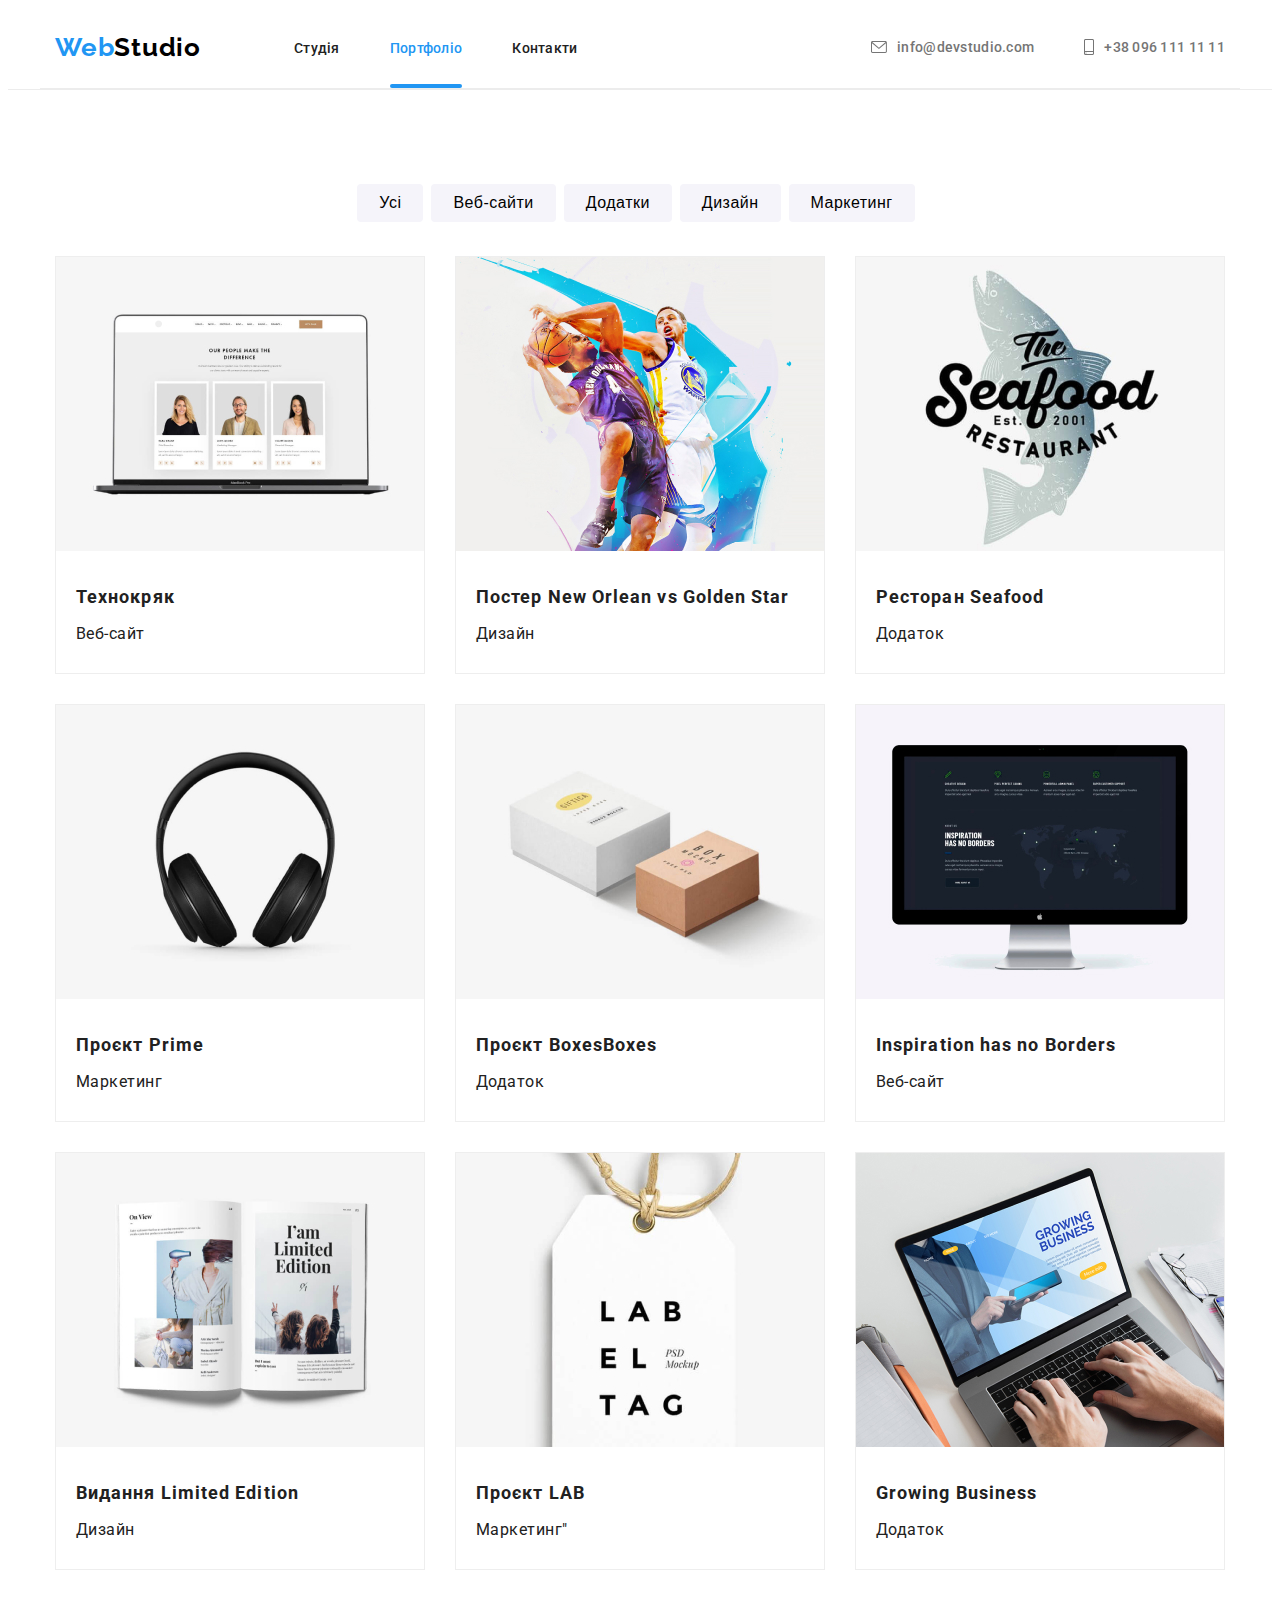
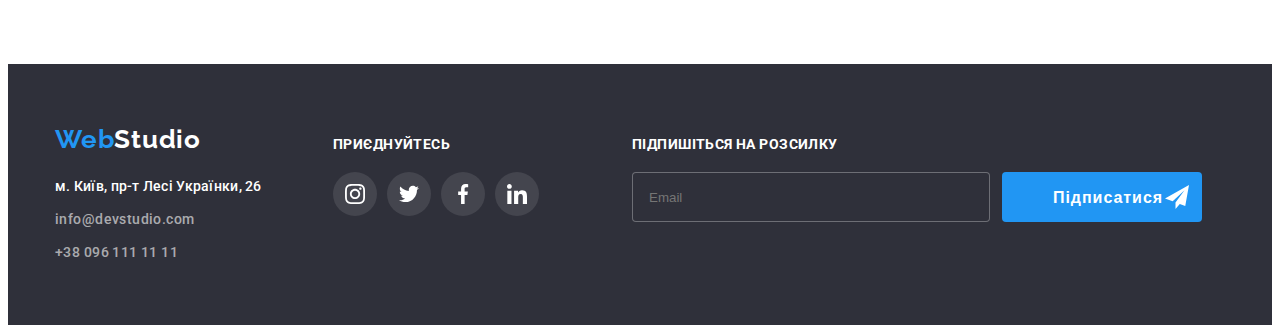
==== portfolio.html @ 95e00efe "First pushing" ====
<!DOCTYPE html>
<html lang="uk">
<head>
    <meta charset="UTF-8">
    <meta http-equiv="X-UA-Compatible" content="IE=edge">
    <meta name="viewport" content="width=device-width, initial-scale=1.0">
    <title>Document</title>  
    <link rel="preconnect" href="https://fonts.googleapis.com">
    <link rel="preconnect" href="https://fonts.gstatic.com" crossorigin>
    <link href="https://fonts.googleapis.com/css2?family=Raleway:wght@700&family=Roboto:wght@400;500;700;900&display=swap" rel="stylesheet">      
    <link rel="stylesheet" href="https://cdnjs.cloudflare.com/ajax/libs/modern-normalize/1.1.0/modern-normalize.min.css" integrity="sha512-wpPYUAdjBVSE4KJnH1VR1HeZfpl1ub8YT/NKx4PuQ5NmX2tKuGu6U/JRp5y+Y8XG2tV+wKQpNHVUX03MfMFn9Q==" crossorigin="anonymous" referrerpolicy="no-referrer" />
    <link rel="stylesheet" href="./css/styles.css">
</head>
<body>
    <header class="header"> 
        <div class="container header">       
            <!-- logo -->           
            <a href="./index.html" class="logo"> <span class="logo-accent">Web</span>Studio </a>
            <!-- navigation -->
            <nav class="nav">                
                <ul class="nav-list">
                    <li class="nav-list-li"><a class="nav-item" href="./index.html">Студія</a></li>
                    <li class="nav-list-li"><a class="nav-item current" href="./portfolio.html">Портфоліо</a></li>
                    <li class="nav-list-li"><a class="nav-item" href="/contact">Контакти</a></li>        
                </ul>
            </nav>
            <!-- contacts -->
            <div class="contacts">
                <a href="mailto:info@devstudio.com" class="contact-link">
                    <div class="contact-icon">
                        <svg class="icon" width="16" height="12">                        
                            <use xlink:href="./images/icons.svg#icon-envelope"></use>       
                        </svg>                    
                        <span>info@devstudio.com</span>
                    </div>
                </a>  
                <a href="tel:+380961111111" class="contact-link">
                    <div class="contact-icon">
                        <svg class="icon" width="10" height="16">                        
                            <use xlink:href="./images/icons.svg#icon-smartphone"></use>     
                        </svg>                    
                        <span>+38 096 111 11 11</span>
                    </div>                                        
                </a>
            </div> 
        </div>                        
         
    </header>                                              
    <main>
        <!-- our projects-->      
        <!-- filter by project types -->  
        <section class="section">   
           <div class="container">
               <ul class="project-filter">
                   <li class="button-li"> <button type="button" class="button">Усі</button> </li>
                   <li class="button-li"> <button type="button" class="button">Веб-сайти</button> </li>
                   <li class="button-li"> <button type="button" class="button">Додатки</button> </li>
                   <li class="button-li"> <button type="button" class="button">Дизайн</button> </li>
                   <li class="button-li"> <button type="button" class="button">Маркетинг</button> </li>
               </ul>
               <!--  list of project types -->
               <ul class="project-types">
                   <li class="project-types-li">                       
                        <a href="" class="project-link">
                            <div class="project-img-container"> 
                                <img class="project-link-img" src="./images/img_1.jpg" alt="Приклад зробленого Веб-сайту Технокряк" width="370">
                                <div class="project-card-overlay">
                                    <p class="project-text-overlay">Ресурс пропонує комплексні пропозиції з різним рівнем функціоналу та сервісів. Все це дозволить відвідувачу отримати вичерпні відомості про компанію чи приватну особу.</p>                            
                                </div>
                            </div>
                            <div class="card-description">
                                <h2 class="project-name">Технокряк</h2>
                                <p class="project-type">Веб-сайт</p>
                            </div> 
                        </a>
                   </li>
                   <li class="project-types-li">                     
                       <a href="" class="project-link">
                            <div class="project-img-container"> 
                               <img class="project-link-img" src="./images/img_2.jpg" alt="Приклад розробленего дизайну" width="370">
                               <div class="project-card-overlay">
                                    <p class="project-text-overlay">Ресурс пропонує комплексні пропозиції з різним рівнем функціоналу та сервісів. Все це дозволить відвідувачу отримати вичерпні відомості про компанію чи приватну особу.</p>      
                                </div>
                            </div>
                           <div class="card-description">
                                <h2 class="project-name">Постер <span lang="en">New Orlean vs Golden Star</span> </h2>
                                <p class="project-type">Дизайн</p> 
                           </div>
                       </a> 
                   </li>
                   <li class="project-types-li"> 
                       <a href="" class="project-link">
                            <div class="project-img-container"> 
                               <img class="project-link-img" src="./images/img_3.jpg" alt="Приклад зробленого додатку" width="370">
                               <div class="project-card-overlay">
                                    <p class="project-text-overlay">Ресурс пропонує комплексні пропозиції з різним рівнем функціоналу та сервісів. Все це дозволить відвідувачу отримати вичерпні відомості про компанію чи приватну особу.</p>      
                                </div>
                            </div>
                           <div class="card-description">
                                <h2 class="project-name">Ресторан <span lang="en">Seafood</span> </h2>
                                <p class="project-type">Додаток</p> 
                           </div>
                       </a> 
                   </li>
                   <li class="project-types-li"> 
                       <a href="" class="project-link">
                            <div class="project-img-container"> 
                               <img class="project-link-img" src="./images/img_4.jpg" alt="Приклад виконаного проекту з маркетингу" width="370">
                                <div class="project-card-overlay">
                                   <p class="project-text-overlay">Ресурс пропонує комплексні пропозиції з різним рівнем функціоналу та сервісів. Все це дозволить відвідувачу отримати вичерпні відомості про компанію чи приватну особу.</p>      
                               </div>
                            </div>
                           <div class="card-description">
                                <h2 class="project-name">Проєкт <span lang="en">Prime</span> </h2>
                                <p class="project-type">Маркетинг</p>
                            </div> 
                       </a> 
                   </li>
                   <li class="project-types-li"> 
                       <a href="" class="project-link">
                            <div class="project-img-container"> 
                               <img class="project-link-img" src="./images/img_5.jpg" alt="Приклад зробленого додатку" width="370">
                               <div class="project-card-overlay">
                                    <p class="project-text-overlay">Ресурс пропонує комплексні пропозиції з різним рівнем функціоналу та сервісів. Все це дозволить відвідувачу отримати вичерпні відомості про компанію чи приватну особу.</p>   
                                </div>
                            </div>
                           <div class="card-description">
                                <h2 class="project-name">Проєкт Boxes<span lang="en">Boxes</span> </h2>
                                <p class="project-type">Додаток</p> 
                            </div>
                       </a> 
                   </li>
                   <li class="project-types-li"> 
                       <a href="" class="project-link">
                            <div class="project-img-container"> 
                               <img class="project-link-img" src="./images/img_6.jpg" alt="Приклад зробленого Веб-сайту" width="370">
                               <div class="project-card-overlay">
                                    <p class="project-text-overlay">Ресурс пропонує комплексні пропозиції з різним рівнем функціоналу та сервісів. Все це дозволить відвідувачу отримати вичерпні відомості про компанію чи приватну особу.</p>   
                            </div>
                            </div>
                           <div class="card-description">
                                <h2  class="project-name" lang="en">Inspiration has no Borders</h2>
                                <p class="project-type">Веб-сайт</p>
                            </div> 
                       </a> 
                   </li>
                   <li class="project-types-li"> 
                       <a href="" class="project-link">
                            <div class="project-img-container"> 
                               <img class="project-link-img" src="./images/img_7.jpg" alt="Приклад розробленего дизайну" width="370">
                               <div class="project-card-overlay">
                                    <p class="project-text-overlay">Ресурс пропонує комплексні пропозиції з різним рівнем функціоналу та сервісів. Все це дозволить відвідувачу отримати вичерпні відомості про компанію чи приватну особу.</p>   
                                </div>
                            </div>
                           <div class="card-description">
                                <h2  class="project-name">Видання <span lang="en">Limited Edition </span> </h2>
                                <p class="project-type">Дизайн</p> 
                            </div>
                       </a> 
                   </li>
                   <li class="project-types-li"> 
                       <a href="" class="project-link">
                            <div class="project-img-container"> 
                               <img class="project-link-img" src="./images/img_8.jpg" alt="Приклад виконаного проекту з маркетингу" width="370">
                               <div class="project-card-overlay">
                                    <p class="project-text-overlay">Ресурс пропонує комплексні пропозиції з різним рівнем функціоналу та сервісів. Все це дозволить відвідувачу отримати вичерпні відомості про компанію чи приватну особу.</p>   
                                </div>
                            </div>
                           <div class="card-description">
                                <h2 class="project-name">Проєкт <span lang="en">LAB</span> </h2>
                                <p class="project-type">Маркетинг"</p>
                            </div> 
                       </a> 
                   </li>
                   <li class="project-types-li"> 
                       <a href="" class="project-link">
                            <div class="project-img-container">
                               <img class="project-link-img" src="./images/img_9.jpg" alt="Приклад зробленого додатку" width="370">
                               <div class="project-card-overlay">
                                    <p class="project-text-overlay">Ресурс пропонує комплексні пропозиції з різним рівнем функціоналу та сервісів. Все це дозволить відвідувачу отримати вичерпні відомості про компанію чи приватну особу.</p>   
                                </div>
                            </div>                        
                           <div class="card-description">
                                <h2  class="project-name" lang="en">Growing Business</h2>
                                <p class="project-type">Додаток</p> 
                            </div>
                       </a> 
                   </li>
               </ul>  
            </div>
        </section>                   
    </main>
    <footer class="bg-footer">
        <div class="container footer"> 
            <div class="address-container">      
                <a href="./index.html" class="logo logo-color-change"> <span class="logo-accent">Web</span>Studio </a>             
                <address>
                    <ul class="address-footer">        
                        <li class="address-footer-li">  <a href="https://www.google.com.ua/maps/place/%D0%B1%D1%83%D0%BB.+%D0%9B%D0%B5%D1%81%D0%B8+%D0%A3%D0%BA%D1%80%D0%B0%D0%B8%D0%BD%D0%BA%D0%B8,+26,+%D0%9A%D0%B8%D0%B5%D0%B2,+02000/@50.4265841,30.5361971,17z/data=!3m1!4b1!4m5!3m4!1s0x40d4cf0e033ecbe9:0x57a4dffefec77da0!8m2!3d50.4265807!4d30.5383858?hl=ru" target="_blank"  rel="noopener noreferrer" class="contact-link post-address">м. Київ, пр-т Лесі Українки, 26</a> </li>  
                        <li class="address-footer-li">  <a href="mailto:info@devstudio.com" class="contact-link link-footer">info@devstudio.com</a> </li>     
                        <li class="address-footer-li">  <a href="tel:+380961111111" class="contact-link link-footer">+38 096 111 11 11</a>  </li>
                    </ul>  
                </address>
            </div>
            <div class="social-links-container">
                <p class="social-links-text">ПРИЄДНУЙТЕСЬ</p>
                <ul class="social-links list-footer">                        
                    <li class="social-icon-container">
                        <a class="social-ref footer" href="#" target="_blank"  rel="noopener noreferrer">
                            <svg class="icon ref footer" width="20" height="20">                        
                                <use xlink:href="./images/icons.svg#icon-instagram"></use>    
                            </svg> 
                        </a>
                    </li>
                    <li class="social-icon-container">
                        <a class="social-ref footer" href="#" target="_blank"  rel="noopener noreferrer">
                            <svg class="icon ref footer" width="20" height="20">                        
                                <use xlink:href="./images/icons.svg#icon-twitter"></use>    
                            </svg> 
                        </a>
                    </li>
                    <li class="social-icon-container">
                        <a class="social-ref footer" href="#" target="_blank"  rel="noopener noreferrer">
                            <svg class="icon ref footer" width="20" height="20">                   
                                <use xlink:href="./images/icons.svg#icon-facebook"></use>
                            </svg>
                        </a> 
                    </li>
                    <li class="social-icon-container">
                        <a class="social-ref footer" href="#" target="_blank"  rel="noopener noreferrer">
                            <svg class="icon ref footer" width="20" height="20">                   
                                <use xlink:href="./images/icons.svg#icon-linkedin"></use>
                            </svg> 
                        </a>
                    </li>       
                </ul>
            </div>
            <form class="form-subscription">                 
                <p class="form-subscription-caption">Підпишіться на розсилку</p>   
                <div class="form-fields">                                        
                    <input class="form-input subscription" type="email" name="email" id="email" placeholder="Email">
                    <div class="button-container">
                        <button type="submit" class="button-subscription">Підписатися</button>
                      <!--   <svg class="icon-submit" width="24" height="24">       -->     
                      <!--       <use href="./images/close-black.svg"></use> -->
                      <!--   </svg>        -->
                    </div>
                </div>                       
            </form>           
        </div>
    </footer>    
</body>
</html>
---- css/styles.css ----
/* !!!!!!!!!!!! COMMON STYLES !!!!!!!!!!!!!!*/
:root{ 
    --primary-text-color: #212121;    
    --secondary-text-color: #757575;
    --accent-text-color1: #ffffff;
    --accent-text-color2: #2196F3;  
    --bg-color: #2F303A;
    --contact-color-footer: rgba(255,255,255,0.6);
    --logo-color-text: #000000; 
    --logo-border: #ECECEC;
    --project-card-border:  #EEEEEE;
    --bg-btn: #F5F4FA; 
    --bg-team:  #F5F4FA; 
    --bg-icon-features:  #F5F4FA;
}

html {
    box-sizing: border-box;
  }
*,
*::before,
*::after {
  box-sizing: inherit;
}

h1,
h2,
h3,
p,
ul,
li
{
    padding: 0;
    margin: 0;
}
svg
{
	fill: currentColor; 
}



body{ 
    font-family: Roboto, sans-serif;    
}
/* header (common)*/

.container{  
    max-width: 1200px;
    padding-left: 15px;
    padding-right: 15px;
    margin-left: auto;
    margin-right: auto;
}  
.container.header{ 
    /* position: relative;   */
    display: flex;
    padding-top: 24px; 
    padding-bottom: 25px;
    align-items: center;
    justify-content: center;
}  
.header{
    border-bottom: 1px solid var(--logo-border);   
}
.logo-accent{
    color: var(--accent-text-color2);
}
.logo{   
   margin-right: 93px; 

    color: var(--logo-color-text);
    font-family: Raleway, sans-serif;
    font-style: 400;
    font-weight: 700;
    font-size: 26px;
    line-height: 1.19;
    letter-spacing: 0.03em;        
}

.nav-list{
    display: flex; 
    /* position: absolute;       */
}
.nav-list,.address-footer,.social-links{
    list-style-type: none;
}
.nav-item{   
    color: var(--primary-text-color);
    
    font-size: 14px;
    font-weight: 500;
    line-height: 1.14;
    letter-spacing: 0.02em;
    text-align: left; 
    transition: color 250ms cubic-bezier(0.4, 0, 0.2, 1); 
}
.nav-list-li{

}

.nav-list-li:not(:last-child){
    margin-right: 50px;
}
.nav-item:hover,
.nav-item:focus{
    color: var(--accent-text-color2);    
}
.nav-item.current{  
    position: relative;  
    color: var(--accent-text-color2);       
}

.nav-item.current::after{    
    content: "";    
    position: absolute;  
    top: 100%; 
    left: 0;    
    width: 100%;  
    height: 4px;    
    margin-top: 28px;
    border-radius: 2px; 
    background-color: var(--accent-text-color2);
} 
.logo,.nav-item,.contact-link{
    text-decoration: none;
}
.contacts{
    display: flex;
    margin-left: auto;
}
.contact-icon{
    display: flex;
    gap: 10px;
    align-items: center;
    justify-content: center;     
}
.contact-link:not(:last-child){
    margin-right: 50px;      
   
 }
 
 .icon{
    object-fit:  cover;
    object-position: center; 
    transition: fill 250ms cubic-bezier(0.4, 0, 0.2, 1);   
 }
 
   
 .icon:hover,
 .icon:focus{
    /* fill: var(--accent-text-color2);   */              
 }
 .icon-client,
 .icon.ref
 { 
    fill: #afb1b8; 
  }

 .icon.ref.footer
{
   fill: var(--accent-text-color1); 
 }
.icon.ref:hover,
 .icon.ref:focus{
   fill: var(--accent-text-color1);  
}
.social-ref{
    display: flex;
    align-items: center;
    justify-content: center;  
    width: 44px; 
    height: 44px;
    border-radius: 50%;
    background-color: var(--accent-text-color1);
    transition: color 250ms cubic-bezier(0.4, 0, 0.2, 1),
    background-color 250ms cubic-bezier(0.4, 0, 0.2, 1); 
}
.social-ref.footer{    
    background-color:rgba(255, 255, 255, 0.1);    
}
.social-ref:hover,
.social-ref:focus{       
    background-color: var(--accent-text-color2);   
}
.social-ref:hover svg, 
.social-ref:focus svg{   
    color: var(--accent-text-color1);     
    fill: currentColor;   
} 
   
.contact-link{      


   color: var(--secondary-text-color);   
    font-size: 14px;
    font-weight: 500;
    line-height: 1.71;
    letter-spacing: 0.02em;
    text-align: left; 
    transition: color 250ms cubic-bezier(0.4, 0, 0.2, 1);      
}
.contact-link:hover,
.contact-link:focus,
.contact-link.link-footer:hover,
.contact-link.link-footer:focus,
.contact-link.post-address:hover,
.contact-link.post-address:focus{
    color: var(--accent-text-color2);         
 }

/* main (common)*/

/* footer (common)*/
.container.footer{  
    display: flex; 
    /* align-items: center;        */
}  
.address-container{
    display: block;
    width: 208px;
}
.social-links.list-footer{
    justify-content: start;
    margin: 20px 0 0 0;    
}
.social-links-container{ 
    display: block;  
    margin-left: 70px;     
} 
.social-links-text{    
    margin-top: 12px;

    color: var(--accent-text-color1);   
    font-size: 14px;
    font-weight: 700;
    line-height: 16px;
    letter-spacing: 0.03em;
    text-align: left;
}
.bg-footer{
    background: var(--bg-color);
    padding-top: 60px;
    padding-bottom: 60px;
}
.logo-color-change{
    display: inline-block;   
    margin-bottom: 20px;

    color: var(--accent-text-color1);
}
.address-footer{ 
    width: 231px;
    font-style: 400;
    font-weight: 700;
    font-size: 14px;
    line-height: 1.7142;
    letter-spacing: 0.03em;          
}
.address-footer-li{
    font-style: normal;
}
.address-footer-li:not(:last-child){
    margin-bottom: 9px;
}
.contact-link.link-footer{        
    color: var(--contact-color-footer); 
    letter-spacing: 0.03em;       
}
.contact-link.post-address{
    color: var(--accent-text-color1);   
}
.form-subscription{ 
  /* margin-top: 12px; */ 
  margin-left: 93px;  
}
.form-fields{
    display: flex;
    gap: 12px;
}
.form-subscription-caption{ 
    margin-top: 12px;  
    margin-bottom: 20px;     
    font-size: 14px;
    font-weight: 700;
    line-height: 1.142;
    letter-spacing: 0.03em; 
    text-align: left; 
    text-transform: uppercase; 
    color: var(--accent-text-color1);
}
.form-input.subscription{ 
    padding-left: 16px;
    width: 358px;
    height: 50px;
    background-color: var(--bg-color);
    color: #FFFFFF99;
    border: 1px solid rgba(255, 255, 255, 0.3);
    filter: drop-shadow(0px 4px 4px 0px rgba(0, 0, 0, 0.15));
  }
.button-container{ 
    position: relative;    
    display: flex;
    align-items: center;
    justify-content: center;     
    width: 200px;
    height: 50px;
    align-items: center;      
    color: var(--accent-text-color1);
    background-color: var(--accent-text-color2);  
    border-radius: 4px;
 }
.button-subscription{      
    display: block;
    width: 110px;  
    height: 30px;      
   
    color: var(--accent-text-color1);
    background-color: var(--accent-text-color2);
    font-size: 16px;
    font-weight: 700;
    line-height: 1.88;
    letter-spacing: 0.06em;
    text-align: center;
    cursor: pointer;   
    border: none; 
}
.button-subscription::after{
    position: absolute;
    right: 13px;  
    bottom: 13px;
    content: "";
    width: 24px;
    height: 24px;    
    background-image: url('../images/icon-send.svg');    
    background-position: center;
    background-size: contain;
    background-repeat: no-repeat;
}
.icon-submit{  
    position: absolute; 
    object-fit: cover;
    object-position: center;
    fill: var(--accent-text-color1); 
    right: 12px;  
    z-index: 100; 
}
  
/* !!!!!!!!!!!! INDEX.HTML !!!!!!!!!!!!!!*/
/* main (index)*/
.section{
    padding-top:  94px;
    padding-bottom:  94px;  
}
.section.hero{ 
    margin: 0 auto;

    background-color: rgba(47, 48, 58, 0.4); 
    background-image:url(../images/overlay.png), url(../images/hero.jpg);
    background-size: cover;  
    background-repeat: no-repeat;
    background-position: center;    
    padding-top: 200px;
    padding-bottom: 200px;
    max-width: 1600px;     
}
.big-header{  
    display: block;     
    margin-bottom: 30px;
    justify-content: center;        
 
    color: var(--accent-text-color1);
    font-weight: 900;
    font-size: 44px;    
    line-height: 1.36;
    letter-spacing: 0.06em;
   text-align: center; 
    text-transform: uppercase;  
    }
.button-accent {
    display: block;
    margin-left: auto;
    margin-right: auto;
    min-width: 216px;
    padding: 10px 32px;
   
    border: none;
    color: var(--accent-text-color1); 
    background-color: var(--accent-text-color2);  
    font-size: 16px;
    font-weight: 700;
    line-height: 1.88;
    letter-spacing: 0.06em;
    text-align: center;
    cursor: pointer; 
    border-radius: 4px;
}
.features-icon-container{
    padding: 25px 100px;
    margin-bottom: 30px;
    background: var(--bg-icon-features); 
}
.list-team{ 
    display: flex;  
} 
.list-features,.list-do,.list-team{
    list-style-type: none;
    display: flex;
    gap: 30px;
    flex-wrap: wrap;
}

 .list-features-li{ 
    width: 270px; 
 }
 .list-features-li:not(:last-child){
    width: 270px;     
 }
.list-features-name,.list-team-name{  
    color: var(--primary-text-color);
}
.list-features-name{        
    margin-bottom: 10px;
      
    font-size: 14px;
    font-weight: 700;   
    line-height: 1.14;
    letter-spacing: 0.03em;
    text-align: left;
}
.list-features-text,.list-team-position{
    color: var(--secondary-text-color);
}
.list-features-text{
    font-size: 14px;
    line-height: 1.71;
    letter-spacing: 0.03em;
    text-align: left;    
}
.section.what-do{
    padding-top: 0;
}
.section-header{ 
    margin-bottom: 50px;

    color: var(--primary-text-color);  
    font-size: 36px;
    font-weight: 700;
    line-height: 1.17;
    letter-spacing: 0.03em;
    text-align: center;    
}
.list-do-item{
    position: relative;   
}
.list-do-img{    
    height: 100%;
}
.list-do-item:not(:last-child){   
   /*  margin-right: 30px;  */   
}
.list-do-desc{ 
    font-size: 14px;
    font-weight: 700;
    line-height: 1.14;
    letter-spacing: 0.03em;
    text-transform: uppercase;
    text-align: center;
    color: var(--accent-text-color1);
}
.list-do-desc-container{
    display: flex;
    align-items: center;
    justify-content: center;
    padding: 27px 0;
    position: absolute;    
    width: 100%;
    bottom: 0;
    /* z-index: 1; */

    background: rgba(47, 48, 58, 0.8);
}
.team{ 
    background-color: var(--bg-team);
}
.social-links{
    display: flex;
    gap: 10px;
    align-items: center;
    justify-content: center;
    flex-wrap: wrap;
    margin: 30px 32px;    
}
.social-icon-container{
    width: 44px;
    height: 44px;
    border-radius: 50%;
}
.list-team-item{
   background-color: var(--accent-text-color1);  
   box-shadow:  0px 1px 3px rgba(0, 0, 0, 0.12), 
   0px 1px 1px rgba(0, 0, 0, 0.14), 
   0px 2px 1px rgba(0, 0, 0, 0.2);
  
   border-radius: 0px 0px 4px 4px;
}
.list-team-item:not(:last-child){   
   /*  margin-right: 30px;  */   
}
.img-team{
    margin-bottom: 30px; 
}
.list-team-name{  
    margin-bottom: 10px;   
    
    font-size: 16px;
    font-weight: 500;
    line-height: 1.19;
    letter-spacing: 0.03em;
    text-align: center; 

}
.list-team-position{ 
    margin-bottom: 30px;

    font-size: 16px;
    line-height: 1.19;
    letter-spacing: 0.03em;
    text-align: center; 
}
.clients-header{
  
  
}
.client-icons{
    display: flex;
    gap: 30px;
    flex-wrap: wrap;
}
.client-icon-ref{
     display: flex;
    align-content: center;
    justify-content: center;
    width: 170px;
    height: 92px;
    padding: 16px 32px; 
    border: 1px solid rgba(175, 177, 184, 1);   
    border-radius: 4px; 
    color: var(--accent-text-color2);   
}
.client-icon-container{
    display: flex;
    align-content: center;
    justify-content: center;
    width: 106px;
    height: 60px;  
}
.client-icon-ref:hover,
.client-icon-ref:focus{     
    border: 1px solid var(--accent-text-color2);   
}
.client-icon-ref:hover svg,
.client-icon-ref:focus svg{     
    color: (--accent-text-color2);  
    fill: currentColor; 
}

.backdrop{
    position: fixed;  
    top: 0; 
    left: 0;   
    width: 100%;
    height: 100%;
    background-color: rgba(0, 0, 0, 0.2); 
    
    transition:  translate 250ms cubic-bezier(0.4, 0, 0.2, 
    1),
    opacity 250ms cubic-bezier(0.4, 0, 0.2, 1);       
 
}
.modal{    
    position: absolute;  
    top: 50%; 
    left: 50%; 
    transform: translate(-50%,-50%);   
    padding: 8px; 
    min-width: 528px;
    min-height: 581px;
    background-color: var(--accent-text-color1); 
    box-shadow: 0px 2px 1px 0px rgba(0, 0, 0, 0.2),
    0px 1px 1px 0px rgba(0, 0, 0, 0.14),
    0px 1px 3px 0px rgba(0, 0, 0, 0.12);
    border-radius: 4px;      
}
.button-close{      
    position: absolute;
    top: 8px;
    right: 8px;     
    background-color: var(--accent-text-color1); 
    width: 30px;
    height: 30px; 
    border-radius: 50%;       
    border: 1px solid rgba(0, 0, 0, 0.1);
    cursor: pointer;         
    background-image: url(../images/closeblack.svg);
    background-repeat: no-repeat;      
    background-position: center;    
    transition: background-image 250ms cubic-bezier(0.4, 0, 0.2, 1);                   
}
.button-close:hover{  
    fill: var(--accent-text-color2);
    background-image: url(../images/closeblue.svg);
    background-repeat: no-repeat;      
    background-position: center;                
}  
.backdrop.is-hidden{
    opacity: 0;   
    pointer-events: none; 
}
.form-order{  
    padding: 40px;
}
.form-elements{
    display: block;
    width: 448px;
    height: 342px;
    margin-bottom: 20px;
}
.form-caption{
    margin-bottom: 12px;  
    font-size: 20px;
    font-weight: 700;
    line-height: 1.15;
    letter-spacing: 0.03em;
    text-align: left;
    color: rgba(33, 33, 33, 1);

}
.form-label{
    position: relative;    
    display: block;  
    font-size: 12px; 
    line-height: 1.67;
    letter-spacing: 0.01em;
    text-align: left;
    color: rgba(117, 117, 117, 1);   
}
.form-container{
    position: relative; 
    display: flex; 
}
.form-input{ 
    /* position: relative;   */
    display: block; 
    margin-bottom: 10px;
    padding-left: 42px;
    width: 100%;
    height: 40px;
    border: 1px solid rgba(33, 33, 33, 0.2);   
    border-radius: 4px;
    color: var(--primary-text-color);
    transition: outline 250ms cubic-bezier(0.4, 0, 0.2, 1);
}
.form-input:focus{
    outline: 1px solid var(--accent-text-color2);
 }
 .check-agreement-container{
    display: flex;
    align-items: center;
    justify-content: center;     
    gap: 9px;
    margin-bottom: 30px;
    margin-top: 20px; 
}
.checkbox-agreement{
    display: inline-block; 
    width: 16px;
    height: 15px;  
    text-align: left;     
}
.checkbox-agreement-text{
    display: block;
    margin-left: 8px;
}

.form-comment{  
    margin-bottom: 20px;  
    height: 120px; 
    width: 100%; 
    font-size: 12px;  
    line-height: 1.67;
    letter-spacing: 0.01em;
    text-align: left;     
    border: 1px solid rgba(122, 66, 66, 0.2);
    padding: 11px 16px 12px 16px;
    resize: none;
}
.form-comment:placeholder-shown{
    color: rgba(117, 117, 117, 0.5);   
}

.form-agreement{
    display: flex; 
    align-items: center;
    
    font-size: 14px;
    font-weight: 400;
    line-height: 1.714;
    letter-spacing: 0.03em;
  text-align: left;   
} 
.form-agreement-ref{  
    color: var(--accent-text-color2);
    margin-left: 5px;
}

.icon-input{
    position:absolute;   
    top: 30px; 
    left: 12px; 
    color: var(--primary-text-color);
      
}
.icon-check{
    position: absolute;
    display: inline-block;        
    width: 16px;
    height: 15px; 
    background-image: url(../images/vector1.svg);    
    background-position: center;
    background-size: cover;
    background-repeat: no-repeat;
    border: 2px solid var(--primary-text-color); 
    border-radius: 2px;
    margin-right: 8px; 
    transform: translate(50% 50%);
}
.checkbox-agreement:checked + .icon-check{
    border: 2px solid var(--accent-text-color2); 
    fill: var(--accent-text-color1);
    background-color: var(--accent-text-color2);
}
.form-input:focus{
    fill: var(--accent-text-color2); 
}
.form-input:focus + .icon-input{
    color: var(--accent-text-color2); 
}
.checkbox-agreement:checked + .icon-check{  
   /* background-color: var(--accent-text-color2);  */
    fill: var(--accent-text-color1);
   /* opacity: 1; */ 
}

/* !!!!!!!!!!!! PORTFOLIO.HTML !!!!!!!!!!!!!!*/
/* main (portfolio)*/
.project-types,.project-filter{
    list-style-type: none;
}
.project-filter{    
    display: flex; 
    justify-content: center;  

     margin-bottom: 34px; 

   text-decoration: none;
}
.project-types{
    display: flex;
    flex-wrap: wrap;  
    gap: 30px 30px; 
}
.card-description{   
     padding: 24px 20px;   
}
.project-types-li{     
    max-width: 370px;    

    border: 1px solid var(--project-card-border);
   /*  overflow: hidden;  */
    transition: box-shadow 250ms cubic-bezier(0.4, 0, 0.2, 1);  
}
.project-types-li:hover{ 
         
   box-shadow: 0px 1px 1px rgba(0, 0, 0, 0.12), 
   0px 4px 4px rgba(0, 0, 0, 0.06), 
   1px 4px 6px rgba(0, 0, 0, 0.16);
}
   
.project-types-li:nth-child(3n){ 
   /*  margin-right: -30px;   */
} 
.project-link{
    display: block; 

    
    text-decoration: none;
    color:  var(--primary-text-color);  
    
}
.project-link:hover .project-card-overlay,
.project-link:focus .project-card-overlay{
    top: 0;
    left: 0;
    width: 100%;
    height: 100%;    
    opacity: 1;
}   
.project-img-container{
    position: relative;
    overflow: hidden;   

}
.project-card-overlay{
    position:absolute;
    padding: 63px 24px;
    top: 100%; 
    left: 0;
    width: 100%;
    height: 100%;

    transition:  top 250ms cubic-bezier(0.4, 0, 0.2, 1),
    opacity 250ms cubic-bezier(0.4, 0, 0.2, 1);      
 

    background: rgba(33, 150, 243, 0.9);
    opacity: 0;
}
.project-types-li:hover .project-card-overlay{
    /* top: 0; */
    /* left: 0; */
    /* width: 100%; */
    /* height: 100% */;    
    /* opacity: 1; */
}   
.project-text-overlay{ 
    font-size: 18px;
    line-height: 1.55;
    letter-spacing: 0.03em;
    text-align: left; 
    color: var(--accent-text-color1);   
}
.button{ 
    display: flex;        
    padding: 6px 22px;
    margin-right: 8px; 

    background-color: var(--bg-btn);
    border: none;
    border-radius: 4px;
    cursor: pointer;   
    font-size: 16px;
    font-weight: 500;
    line-height: 1.625;
    letter-spacing: 0.03em; 
    justify-content: center;
    transition: color 250ms cubic-bezier(0.4, 0, 0.2, 1),
    background-color 250ms cubic-bezier(0.4, 0, 0.2, 1),
    box-shadow 250ms cubic-bezier(0.4, 0, 0.2, 1);  
          
}
/* button.spec{  */
/*     width: 120px;  */       
/* } */
.button:hover,
.button:focus{
    color: var(--accent-text-color1); 
    background-color: var(--accent-text-color2);
    box-shadow: 0px 3px 1px rgba(0, 0, 0, 0.1), 
    0px 1px 2px rgba(0, 0, 0, 0.08), 
    0px 2px 2px rgba(0, 0, 0, 0.12);   
}
.project-name{   
    font-size: 18px;
    font-weight: 700;
    line-height: 2;
    letter-spacing: 0.06em;    
}
.project-name{
    margin-bottom: 4px;
}

.project-type{ 
   /*  margin: 0; */
   /*  margin-bottom: 20px; */

    font-size: 16px;
    font-weight: 400;
    line-height: 1.88;
    letter-spacing: 0.03em;   
}
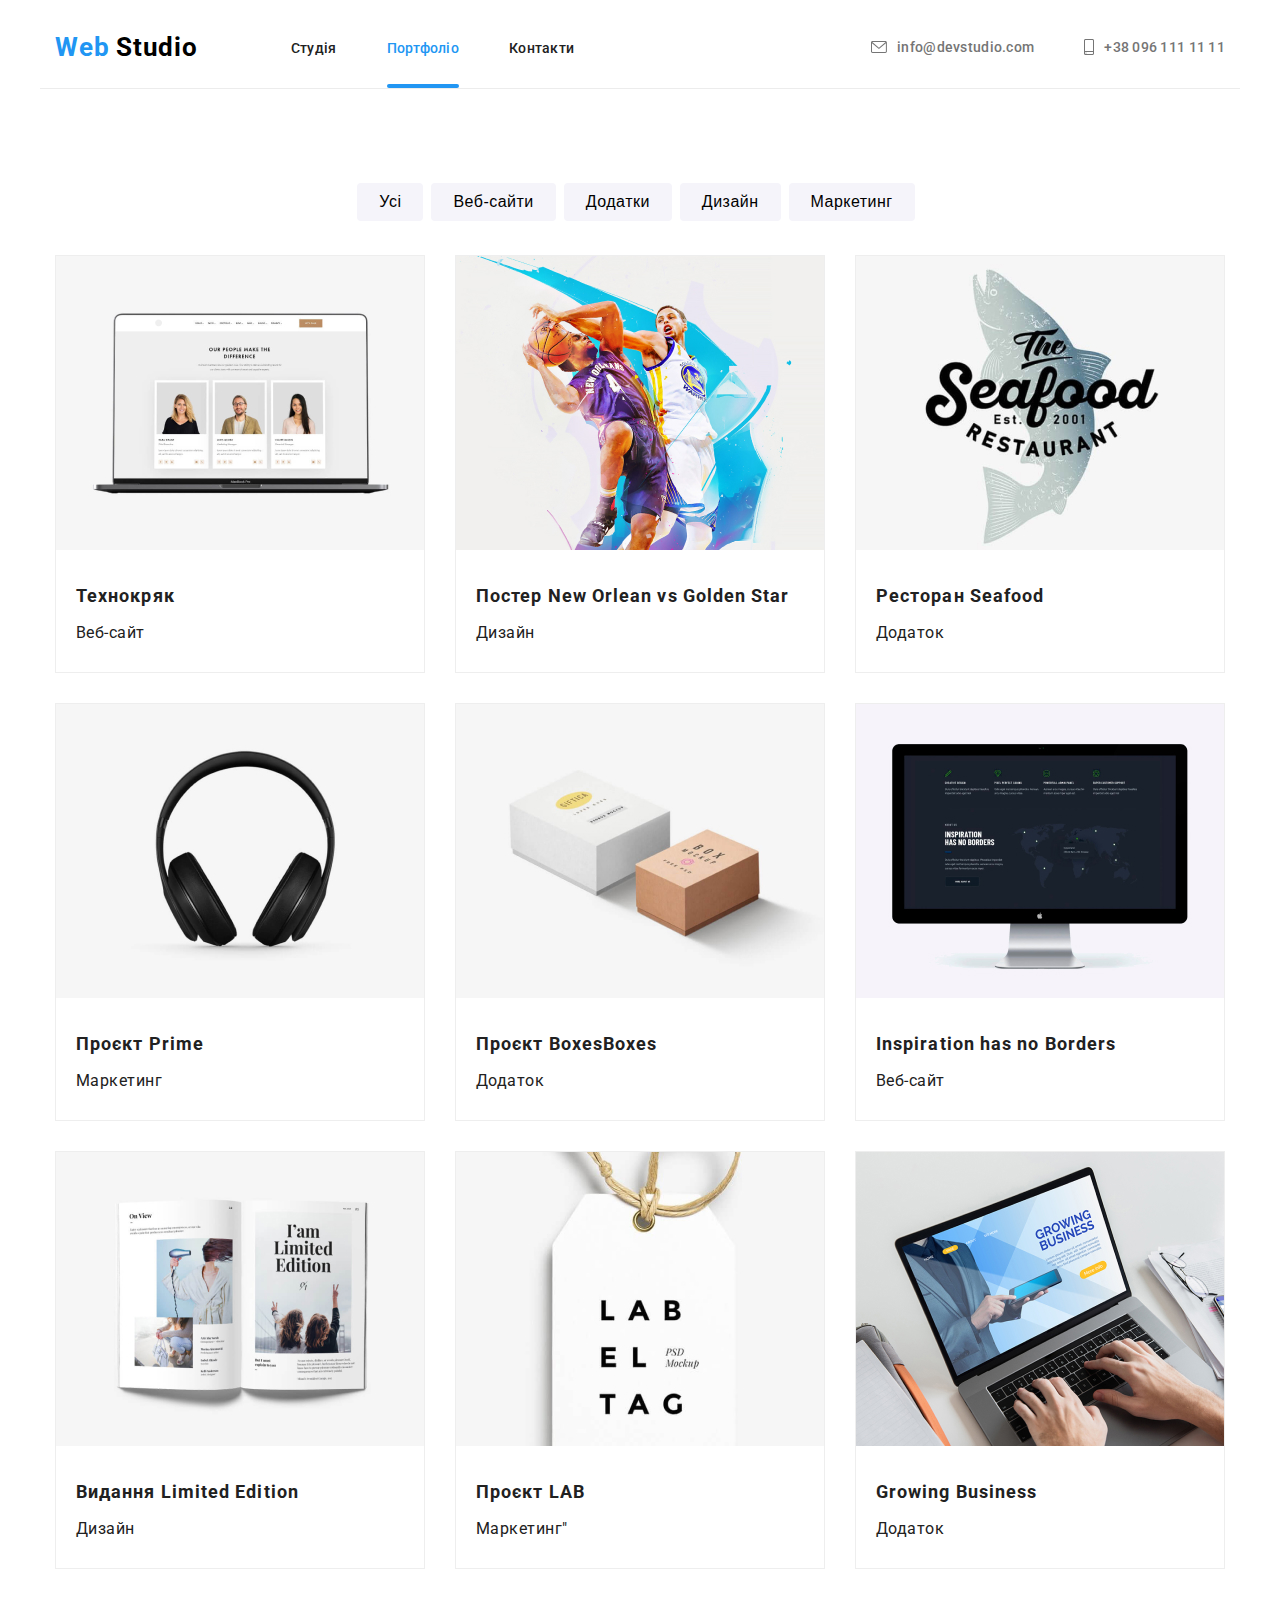
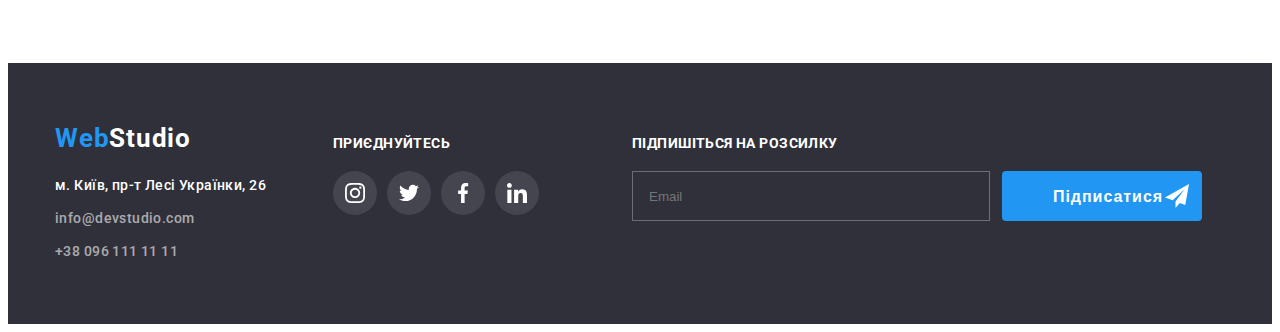
==== commit f9a66b88: "Edit" ====
--- a/portfolio.html
+++ b/portfolio.html
@@ -12,177 +12,186 @@
     <link rel="stylesheet" href="./css/styles.css">
 </head>
 <body>
-    <header class="header"> 
-        <div class="container header">       
+    <header>        
+        <!-- main menu  --> 
+        <div class="container container--header">       
             <!-- logo -->           
-            <a href="./index.html" class="logo"> <span class="logo-accent">Web</span>Studio </a>
+            <a href="./index.html" class="logo"> 
+                <span class="logo__accent">Web</span>
+                Studio 
+            </a>
             <!-- navigation -->
             <nav class="nav">                
-                <ul class="nav-list">
-                    <li class="nav-list-li"><a class="nav-item" href="./index.html">Студія</a></li>
-                    <li class="nav-list-li"><a class="nav-item current" href="./portfolio.html">Портфоліо</a></li>
-                    <li class="nav-list-li"><a class="nav-item" href="/contact">Контакти</a></li>        
+                <ul class="nav__list">                  
+                    <li class="nav__item">
+                        <a class="nav__link" href="./index.html">Студія</a>
+                    </li>
+                    <li class="nav__item">
+                        <a  class="nav__link nav--current" href="./portfolio.html">Портфоліо</a>
+                    </li>
+                    <li class="nav__item">
+                        <a  class="nav__link" href="/contact">Контакти</a>
+                    </li>        
                 </ul>
             </nav>
             <!-- contacts -->
             <div class="contacts">
-                <a href="mailto:info@devstudio.com" class="contact-link">
-                    <div class="contact-icon">
-                        <svg class="icon" width="16" height="12">                        
-                            <use xlink:href="./images/icons.svg#icon-envelope"></use>       
+                <a class="contacts__link" href="mailto:info@devstudio.com">
+                    <div class="contacts__icon-container">
+                        <svg class="icon" width="16" height="12">                       
+                            <use xlink:href="./images/icons.svg#icon-envelope"></use>   
                         </svg>                    
                         <span>info@devstudio.com</span>
                     </div>
                 </a>  
-                <a href="tel:+380961111111" class="contact-link">
-                    <div class="contact-icon">
-                        <svg class="icon" width="10" height="16">                        
-                            <use xlink:href="./images/icons.svg#icon-smartphone"></use>     
+                <a class="contacts__link" href="tel:+380961111111">
+                    <div class="contacts__icon-container">
+                        <svg class="icon" width="10" height="16">                       
+                            <use xlink:href="./images/icons.svg#icon-smartphone"></use> 
                         </svg>                    
                         <span>+38 096 111 11 11</span>
                     </div>                                        
                 </a>
             </div> 
-        </div>                        
-         
+        </div>          
     </header>                                              
     <main>
         <!-- our projects-->      
         <!-- filter by project types -->  
-        <section class="section">   
+        <section class="projects">   
            <div class="container">
                <ul class="project-filter">
-                   <li class="button-li"> <button type="button" class="button">Усі</button> </li>
-                   <li class="button-li"> <button type="button" class="button">Веб-сайти</button> </li>
-                   <li class="button-li"> <button type="button" class="button">Додатки</button> </li>
-                   <li class="button-li"> <button type="button" class="button">Дизайн</button> </li>
-                   <li class="button-li"> <button type="button" class="button">Маркетинг</button> </li>
+                   <li class="project-filter_item"> <button type="button" class="button">Усі</button> </li>
+                   <li class="project-filter_item"> <button type="button" class="button">Веб-сайти</button> </li>
+                   <li class="project-filter_item"> <button type="button" class="button">Додатки</button> </li>
+                   <li class="project-filter_item"> <button type="button" class="button">Дизайн</button> </li>
+                   <li class="project-filter_item"> <button type="button" class="button">Маркетинг</button> </li>
                </ul>
                <!--  list of project types -->
                <ul class="project-types">
-                   <li class="project-types-li">                       
-                        <a href="" class="project-link">
-                            <div class="project-img-container"> 
-                                <img class="project-link-img" src="./images/img_1.jpg" alt="Приклад зробленого Веб-сайту Технокряк" width="370">
-                                <div class="project-card-overlay">
-                                    <p class="project-text-overlay">Ресурс пропонує комплексні пропозиції з різним рівнем функціоналу та сервісів. Все це дозволить відвідувачу отримати вичерпні відомості про компанію чи приватну особу.</p>                            
-                                </div>
-                            </div>
-                            <div class="card-description">
-                                <h2 class="project-name">Технокряк</h2>
-                                <p class="project-type">Веб-сайт</p>
-                            </div> 
-                        </a>
-                   </li>
-                   <li class="project-types-li">                     
-                       <a href="" class="project-link">
-                            <div class="project-img-container"> 
-                               <img class="project-link-img" src="./images/img_2.jpg" alt="Приклад розробленего дизайну" width="370">
-                               <div class="project-card-overlay">
-                                    <p class="project-text-overlay">Ресурс пропонує комплексні пропозиції з різним рівнем функціоналу та сервісів. Все це дозволить відвідувачу отримати вичерпні відомості про компанію чи приватну особу.</p>      
-                                </div>
-                            </div>
-                           <div class="card-description">
-                                <h2 class="project-name">Постер <span lang="en">New Orlean vs Golden Star</span> </h2>
-                                <p class="project-type">Дизайн</p> 
+                   <li class="project-types__item">                       
+                        <a href="" class="project-types__link">
+                            <div class="project-types__container"> 
+                                <img class="project-types__imgage" src="./images/img_1.jpg" alt="Приклад зробленого Веб-сайту Технокряк" width="370">
+                                <div class="project-types__overlay">
+                                    <p class="project-types__text-overlay">Ресурс пропонує комплексні пропозиції з різним рівнем функціоналу та сервісів. Все це дозволить відвідувачу отримати вичерпні відомості про компанію чи приватну особу.</p>                            
+                                </div>
+                            </div>
+                            <div class="project-types__description">
+                                <h2 class="project-types__name">Технокряк</h2>
+                                <p class="project-types__type">Веб-сайт</p>
+                            </div> 
+                        </a>
+                   </li>
+                   <li class="project-types__item">                     
+                       <a href="" class="project-types__link">
+                            <div class="project-types__container"> 
+                               <img class="project-types__imgage" src="./images/img_2.jpg" alt="Приклад розробленего дизайну" width="370">
+                               <div class="project-types__overlay">
+                                    <p class="project-types__text-overlay">Ресурс пропонує комплексні пропозиції з різним рівнем функціоналу та сервісів. Все це дозволить відвідувачу отримати вичерпні відомості про компанію чи приватну особу.</p>      
+                                </div>
+                            </div>
+                           <div class="project-types__description">
+                                <h2 class="project-types__name">Постер <span lang="en">New Orlean vs Golden Star</span> </h2>
+                                <p class="project-types__type">Дизайн</p> 
                            </div>
                        </a> 
                    </li>
-                   <li class="project-types-li"> 
-                       <a href="" class="project-link">
-                            <div class="project-img-container"> 
-                               <img class="project-link-img" src="./images/img_3.jpg" alt="Приклад зробленого додатку" width="370">
-                               <div class="project-card-overlay">
-                                    <p class="project-text-overlay">Ресурс пропонує комплексні пропозиції з різним рівнем функціоналу та сервісів. Все це дозволить відвідувачу отримати вичерпні відомості про компанію чи приватну особу.</p>      
-                                </div>
-                            </div>
-                           <div class="card-description">
-                                <h2 class="project-name">Ресторан <span lang="en">Seafood</span> </h2>
-                                <p class="project-type">Додаток</p> 
+                   <li class="project-types__item"> 
+                       <a href="" class="project-types__link">
+                            <div class="project-types__container"> 
+                               <img class="project-types__imgage" src="./images/img_3.jpg" alt="Приклад зробленого додатку" width="370">
+                               <div class="project-types__overlay">
+                                    <p class="project-types__text-overlay">Ресурс пропонує комплексні пропозиції з різним рівнем функціоналу та сервісів. Все це дозволить відвідувачу отримати вичерпні відомості про компанію чи приватну особу.</p>      
+                                </div>
+                            </div>
+                           <div class="project-types__description">
+                                <h2 class="project-types__name">Ресторан <span lang="en">Seafood</span> </h2>
+                                <p class="project-types__type">Додаток</p> 
                            </div>
                        </a> 
                    </li>
-                   <li class="project-types-li"> 
-                       <a href="" class="project-link">
-                            <div class="project-img-container"> 
-                               <img class="project-link-img" src="./images/img_4.jpg" alt="Приклад виконаного проекту з маркетингу" width="370">
-                                <div class="project-card-overlay">
-                                   <p class="project-text-overlay">Ресурс пропонує комплексні пропозиції з різним рівнем функціоналу та сервісів. Все це дозволить відвідувачу отримати вичерпні відомості про компанію чи приватну особу.</p>      
+                   <li class="project-types__item"> 
+                       <a href="" class="project-types__link">
+                            <div class="project-types__container"> 
+                               <img class="project-types__imgage" src="./images/img_4.jpg" alt="Приклад виконаного проекту з маркетингу" width="370">
+                                <div class="project-types__overlay">
+                                   <p class="project-types__text-overlay">Ресурс пропонує комплексні пропозиції з різним рівнем функціоналу та сервісів. Все це дозволить відвідувачу отримати вичерпні відомості про компанію чи приватну особу.</p>      
                                </div>
                             </div>
-                           <div class="card-description">
-                                <h2 class="project-name">Проєкт <span lang="en">Prime</span> </h2>
-                                <p class="project-type">Маркетинг</p>
-                            </div> 
-                       </a> 
-                   </li>
-                   <li class="project-types-li"> 
-                       <a href="" class="project-link">
-                            <div class="project-img-container"> 
-                               <img class="project-link-img" src="./images/img_5.jpg" alt="Приклад зробленого додатку" width="370">
-                               <div class="project-card-overlay">
-                                    <p class="project-text-overlay">Ресурс пропонує комплексні пропозиції з різним рівнем функціоналу та сервісів. Все це дозволить відвідувачу отримати вичерпні відомості про компанію чи приватну особу.</p>   
-                                </div>
-                            </div>
-                           <div class="card-description">
-                                <h2 class="project-name">Проєкт Boxes<span lang="en">Boxes</span> </h2>
-                                <p class="project-type">Додаток</p> 
-                            </div>
-                       </a> 
-                   </li>
-                   <li class="project-types-li"> 
-                       <a href="" class="project-link">
-                            <div class="project-img-container"> 
-                               <img class="project-link-img" src="./images/img_6.jpg" alt="Приклад зробленого Веб-сайту" width="370">
-                               <div class="project-card-overlay">
-                                    <p class="project-text-overlay">Ресурс пропонує комплексні пропозиції з різним рівнем функціоналу та сервісів. Все це дозволить відвідувачу отримати вичерпні відомості про компанію чи приватну особу.</p>   
-                            </div>
-                            </div>
-                           <div class="card-description">
-                                <h2  class="project-name" lang="en">Inspiration has no Borders</h2>
-                                <p class="project-type">Веб-сайт</p>
-                            </div> 
-                       </a> 
-                   </li>
-                   <li class="project-types-li"> 
-                       <a href="" class="project-link">
-                            <div class="project-img-container"> 
-                               <img class="project-link-img" src="./images/img_7.jpg" alt="Приклад розробленего дизайну" width="370">
-                               <div class="project-card-overlay">
-                                    <p class="project-text-overlay">Ресурс пропонує комплексні пропозиції з різним рівнем функціоналу та сервісів. Все це дозволить відвідувачу отримати вичерпні відомості про компанію чи приватну особу.</p>   
-                                </div>
-                            </div>
-                           <div class="card-description">
-                                <h2  class="project-name">Видання <span lang="en">Limited Edition </span> </h2>
-                                <p class="project-type">Дизайн</p> 
-                            </div>
-                       </a> 
-                   </li>
-                   <li class="project-types-li"> 
-                       <a href="" class="project-link">
-                            <div class="project-img-container"> 
-                               <img class="project-link-img" src="./images/img_8.jpg" alt="Приклад виконаного проекту з маркетингу" width="370">
-                               <div class="project-card-overlay">
-                                    <p class="project-text-overlay">Ресурс пропонує комплексні пропозиції з різним рівнем функціоналу та сервісів. Все це дозволить відвідувачу отримати вичерпні відомості про компанію чи приватну особу.</p>   
-                                </div>
-                            </div>
-                           <div class="card-description">
-                                <h2 class="project-name">Проєкт <span lang="en">LAB</span> </h2>
-                                <p class="project-type">Маркетинг"</p>
-                            </div> 
-                       </a> 
-                   </li>
-                   <li class="project-types-li"> 
-                       <a href="" class="project-link">
-                            <div class="project-img-container">
-                               <img class="project-link-img" src="./images/img_9.jpg" alt="Приклад зробленого додатку" width="370">
-                               <div class="project-card-overlay">
-                                    <p class="project-text-overlay">Ресурс пропонує комплексні пропозиції з різним рівнем функціоналу та сервісів. Все це дозволить відвідувачу отримати вичерпні відомості про компанію чи приватну особу.</p>   
+                           <div class="project-types__description">
+                                <h2 class="project-types__name">Проєкт <span lang="en">Prime</span> </h2>
+                                <p class="project-types__type">Маркетинг</p>
+                            </div> 
+                       </a> 
+                   </li>
+                   <li class="project-types__item"> 
+                       <a href="" class="project-types__link">
+                            <div class="project-types__container"> 
+                               <img class="project-types__imgage" src="./images/img_5.jpg" alt="Приклад зробленого додатку" width="370">
+                               <div class="project-types__overlay">
+                                    <p class="project-types__text-overlay">Ресурс пропонує комплексні пропозиції з різним рівнем функціоналу та сервісів. Все це дозволить відвідувачу отримати вичерпні відомості про компанію чи приватну особу.</p>   
+                                </div>
+                            </div>
+                           <div class="project-types__description">
+                                <h2 class="project-types__name">Проєкт Boxes<span lang="en">Boxes</span> </h2>
+                                <p class="project-types__type">Додаток</p> 
+                            </div>
+                       </a> 
+                   </li>
+                   <li class="project-types__item"> 
+                       <a href="" class="project-types__link">
+                            <div class="project-types__container"> 
+                               <img class="project-types__imgage" src="./images/img_6.jpg" alt="Приклад зробленого Веб-сайту" width="370">
+                               <div class="project-types__overlay">
+                                    <p class="project-types__text-overlay">Ресурс пропонує комплексні пропозиції з різним рівнем функціоналу та сервісів. Все це дозволить відвідувачу отримати вичерпні відомості про компанію чи приватну особу.</p>   
+                            </div>
+                            </div>
+                           <div class="project-types__description">
+                                <h2  class="project-types__name" lang="en">Inspiration has no Borders</h2>
+                                <p class="project-types__type">Веб-сайт</p>
+                            </div> 
+                       </a> 
+                   </li>
+                   <li class="project-types__item"> 
+                       <a href="" class="project-types__link">
+                            <div class="project-types__container"> 
+                               <img class="project-types__imgage" src="./images/img_7.jpg" alt="Приклад розробленего дизайну" width="370">
+                               <div class="project-types__overlay">
+                                    <p class="project-types__text-overlay">Ресурс пропонує комплексні пропозиції з різним рівнем функціоналу та сервісів. Все це дозволить відвідувачу отримати вичерпні відомості про компанію чи приватну особу.</p>   
+                                </div>
+                            </div>
+                           <div class="project-types__description">
+                                <h2  class="project-types__name">Видання <span lang="en">Limited Edition </span> </h2>
+                                <p class="project-types__type">Дизайн</p> 
+                            </div>
+                       </a> 
+                   </li>
+                   <li class="project-types__item"> 
+                       <a href="" class="project-types__link">
+                            <div class="project-types__container"> 
+                               <img class="project-types__imgage" src="./images/img_8.jpg" alt="Приклад виконаного проекту з маркетингу" width="370">
+                               <div class="project-types__overlay">
+                                    <p class="project-types__text-overlay">Ресурс пропонує комплексні пропозиції з різним рівнем функціоналу та сервісів. Все це дозволить відвідувачу отримати вичерпні відомості про компанію чи приватну особу.</p>   
+                                </div>
+                            </div>
+                           <div class="project-types__description">
+                                <h2 class="project-types__name">Проєкт <span lang="en">LAB</span> </h2>
+                                <p class="project-types__type">Маркетинг"</p>
+                            </div> 
+                       </a> 
+                   </li>
+                   <li class="project-types__item"> 
+                       <a href="" class="project-types__link">
+                            <div class="project-types__container">
+                               <img class="project-types__imgage" src="./images/img_9.jpg" alt="Приклад зробленого додатку" width="370">
+                               <div class="project-types__overlay">
+                                    <p class="project-types__text-overlay">Ресурс пропонує комплексні пропозиції з різним рівнем функціоналу та сервісів. Все це дозволить відвідувачу отримати вичерпні відомості про компанію чи приватну особу.</p>   
                                 </div>
                             </div>                        
-                           <div class="card-description">
-                                <h2  class="project-name" lang="en">Growing Business</h2>
-                                <p class="project-type">Додаток</p> 
+                           <div class="project-types__description">
+                                <h2  class="project-types__name" lang="en">Growing Business</h2>
+                                <p class="project-types__type">Додаток</p> 
                             </div>
                        </a> 
                    </li>
@@ -190,64 +199,61 @@
             </div>
         </section>                   
     </main>
-    <footer class="bg-footer">
-        <div class="container footer"> 
+    <footer class="footer">
+        <div class="container container--footer"> 
             <div class="address-container">      
-                <a href="./index.html" class="logo logo-color-change"> <span class="logo-accent">Web</span>Studio </a>             
+                <a href="./index.html" class="logo logo--color"> <span class="logo__accent">Web</span>Studio </a>   
                 <address>
-                    <ul class="address-footer">        
-                        <li class="address-footer-li">  <a href="https://www.google.com.ua/maps/place/%D0%B1%D1%83%D0%BB.+%D0%9B%D0%B5%D1%81%D0%B8+%D0%A3%D0%BA%D1%80%D0%B0%D0%B8%D0%BD%D0%BA%D0%B8,+26,+%D0%9A%D0%B8%D0%B5%D0%B2,+02000/@50.4265841,30.5361971,17z/data=!3m1!4b1!4m5!3m4!1s0x40d4cf0e033ecbe9:0x57a4dffefec77da0!8m2!3d50.4265807!4d30.5383858?hl=ru" target="_blank"  rel="noopener noreferrer" class="contact-link post-address">м. Київ, пр-т Лесі Українки, 26</a> </li>  
-                        <li class="address-footer-li">  <a href="mailto:info@devstudio.com" class="contact-link link-footer">info@devstudio.com</a> </li>     
-                        <li class="address-footer-li">  <a href="tel:+380961111111" class="contact-link link-footer">+38 096 111 11 11</a>  </li>
-                    </ul>  
+                    <ul class="address-container__list">
+                        <li class="address-container__item">  <a href="https://www.google.com.ua/maps/place/%D0%B1%D1%83%D0%BB.+%D0%9B%D0%B5%D1%81%D0%B8+%D0%A3%D0%BA%D1%80%D0%B0%D0%B8%D0%BD%D0%BA%D0%B8,+26,+%D0%9A%D0%B8%D0%B5%D0%B2,+02000/@50.4265841,30.5361971,17z/data=!3m1!4b1!4m5!3m4!1s0x40d4cf0e033ecbe9:0x57a4dffefec77da0!8m2!3d50.4265807!4d30.5383858?hl=ru" target="_blank"  rel="noopener noreferrer" class="address-container__link address-container--post-address">м. Київ, пр-т Лесі Українки, 26</a> </li> 
+                        <li class="address-container__item">  <a href="mailto:info@devstudio.com" class="address-container__link">info@devstudio.com</a> </li>
+                        <li class="address-container__item">  <a href="tel:+380961111111" class="address-container__link">+38 096 111 11 11</a>  </li>
+                    </ul>
                 </address>
             </div>
             <div class="social-links-container">
-                <p class="social-links-text">ПРИЄДНУЙТЕСЬ</p>
-                <ul class="social-links list-footer">                        
-                    <li class="social-icon-container">
-                        <a class="social-ref footer" href="#" target="_blank"  rel="noopener noreferrer">
-                            <svg class="icon ref footer" width="20" height="20">                        
+                <p class="social-links-container__text">ПРИЄДНУЙТЕСЬ</p>
+                <ul class="social-links social-links--footer">                        
+                    <li class="social-links__icon-container">
+                        <a class="social-links__link social-links__link--footer" href="#" target="_blank"  rel="noopener noreferrer">
+                            <svg class="icon icon--footer" width="20" height="20">                        
                                 <use xlink:href="./images/icons.svg#icon-instagram"></use>    
                             </svg> 
                         </a>
                     </li>
-                    <li class="social-icon-container">
-                        <a class="social-ref footer" href="#" target="_blank"  rel="noopener noreferrer">
-                            <svg class="icon ref footer" width="20" height="20">                        
+                    <li class="social-links__icon-container">
+                        <a class="social-links__link social-links__link--footer" href="#" target="_blank"  rel="noopener noreferrer">
+                            <svg class="icon icon--footer" width="20" height="20">                        
                                 <use xlink:href="./images/icons.svg#icon-twitter"></use>    
                             </svg> 
                         </a>
                     </li>
-                    <li class="social-icon-container">
-                        <a class="social-ref footer" href="#" target="_blank"  rel="noopener noreferrer">
-                            <svg class="icon ref footer" width="20" height="20">                   
+                    <li class="social-links__icon-container">
+                        <a class="social-links__link social-links__link--footer" href="#" target="_blank"  rel="noopener noreferrer">
+                            <svg class="icon icon--footer" width="20" height="20">                   
                                 <use xlink:href="./images/icons.svg#icon-facebook"></use>
                             </svg>
                         </a> 
                     </li>
-                    <li class="social-icon-container">
-                        <a class="social-ref footer" href="#" target="_blank"  rel="noopener noreferrer">
-                            <svg class="icon ref footer" width="20" height="20">                   
+                    <li class="social-links__icon-container">
+                        <a class="social-links__link social-links__link--footer" href="#" target="_blank"  rel="noopener noreferrer">
+                            <svg class="icon icon--footer" width="20" height="20">                   
                                 <use xlink:href="./images/icons.svg#icon-linkedin"></use>
                             </svg> 
                         </a>
                     </li>       
                 </ul>
-            </div>
+            </div> 
             <form class="form-subscription">                 
-                <p class="form-subscription-caption">Підпишіться на розсилку</p>   
-                <div class="form-fields">                                        
-                    <input class="form-input subscription" type="email" name="email" id="email" placeholder="Email">
-                    <div class="button-container">
+                <p class="form-subscription__caption">Підпишіться на розсилку</p>   
+                <div class="form-subscription__fields-container">                                        
+                    <input class="form-subscription__input" type="email" name="email" id="email" placeholder="Email"> 
+                    <div class="form-subscription__button-container">
                         <button type="submit" class="button-subscription">Підписатися</button>
-                      <!--   <svg class="icon-submit" width="24" height="24">       -->     
-                      <!--       <use href="./images/close-black.svg"></use> -->
-                      <!--   </svg>        -->
                     </div>
                 </div>                       
             </form>           
-        </div>
-    </footer>    
+        </div>        
+    </footer> 
 </body>
 </html>--- a/css/styles.css
+++ b/css/styles.css
@@ -33,85 +33,76 @@
     padding: 0;
     margin: 0;
 }
+ul{
+    list-style-type: none;
+}
 svg
 {
 	fill: currentColor; 
 }
-
-
-
 body{ 
-    font-family: Roboto, sans-serif;    
-}
-/* header (common)*/
-
-.container{  
+    font-family: Roboto, sans-serif;  
+}
+.container{     
     max-width: 1200px;
     padding-left: 15px;
     padding-right: 15px;
     margin-left: auto;
     margin-right: auto;
 }  
-.container.header{ 
+
+/* header (common)*/
+.container--header{ 
     /* position: relative;   */
     display: flex;
     padding-top: 24px; 
     padding-bottom: 25px;
     align-items: center;
     justify-content: center;
-}  
-.header{
-    border-bottom: 1px solid var(--logo-border);   
-}
-.logo-accent{
-    color: var(--accent-text-color2);
-}
+    border-bottom: 1px solid var(--logo-border);    
+}   
 .logo{   
    margin-right: 93px; 
 
     color: var(--logo-color-text);
-    font-family: Raleway, sans-serif;
+   
     font-style: 400;
     font-weight: 700;
     font-size: 26px;
     line-height: 1.19;
     letter-spacing: 0.03em;        
 }
-
-.nav-list{
+.logo__accent{
+    color: var(--accent-text-color2);
+}
+
+.nav__list{
     display: flex; 
     /* position: absolute;       */
 }
-.nav-list,.address-footer,.social-links{
-    list-style-type: none;
-}
-.nav-item{   
-    color: var(--primary-text-color);
-    
+
+.nav__item:not(:last-child){
+    margin-right: 50px;
+}
+.nav__link{   
+    color: var(--primary-text-color);  
     font-size: 14px;
     font-weight: 500;
     line-height: 1.14;
     letter-spacing: 0.02em;
     text-align: left; 
-    transition: color 250ms cubic-bezier(0.4, 0, 0.2, 1); 
-}
-.nav-list-li{
-
-}
-
-.nav-list-li:not(:last-child){
-    margin-right: 50px;
-}
-.nav-item:hover,
-.nav-item:focus{
+    transition: color 250ms cubic-bezier(0.4, 0, 0.2, 1);
+}
+.nav__link:hover,
+.nav__link:focus{
     color: var(--accent-text-color2);    
 }
-.nav-item.current{  
+.nav--current{  
     position: relative;  
     color: var(--accent-text-color2);       
 }
 
-.nav-item.current::after{    
+.nav--current::after{    
     content: "";    
     position: absolute;  
     top: 100%; 
@@ -122,77 +113,73 @@
     border-radius: 2px; 
     background-color: var(--accent-text-color2);
 } 
-.logo,.nav-item,.contact-link{
+.logo,.nav__link,
+.contacts__link{
     text-decoration: none;
 }
 .contacts{
     display: flex;
     margin-left: auto;
 }
-.contact-icon{
+.contacts__icon-container{
     display: flex;
     gap: 10px;
     align-items: center;
     justify-content: center;     
 }
-.contact-link:not(:last-child){
+.contacts__link:not(:last-child){
     margin-right: 50px;      
-   
  }
- 
- .icon{
+.icon{
     object-fit:  cover;
     object-position: center; 
     transition: fill 250ms cubic-bezier(0.4, 0, 0.2, 1);   
- }
- 
-   
- .icon:hover,
- .icon:focus{
-    /* fill: var(--accent-text-color2);   */              
- }
- .icon-client,
- .icon.ref
- { 
-    fill: #afb1b8; 
-  }
-
- .icon.ref.footer
-{
-   fill: var(--accent-text-color1); 
- }
-.icon.ref:hover,
- .icon.ref:focus{
+ }   
+.icon--team:hover,
+ .icon--team:focus{
    fill: var(--accent-text-color1);  
 }
-.social-ref{
+.social-links{
+    display: flex;
+    gap: 10px;
+    align-items: center;
+    justify-content: center;
+    flex-wrap: wrap;
+    margin: 30px 32px;    
+}
+.social-links__icon-container{
+    width: 44px;
+    height: 44px;
+    border-radius: 50%;
+}
+.social-links__link{
     display: flex;
     align-items: center;
     justify-content: center;  
     width: 44px; 
     height: 44px;
     border-radius: 50%;
+    color: #afb1b8;
     background-color: var(--accent-text-color1);
     transition: color 250ms cubic-bezier(0.4, 0, 0.2, 1),
     background-color 250ms cubic-bezier(0.4, 0, 0.2, 1); 
 }
-.social-ref.footer{    
+.social-links__link--footer{    
     background-color:rgba(255, 255, 255, 0.1);    
 }
-.social-ref:hover,
-.social-ref:focus{       
+.social-links__link:hover,
+.social-links__link:focus{       
     background-color: var(--accent-text-color2);   
 }
-.social-ref:hover svg, 
-.social-ref:focus svg{   
+.social-links__link:hover svg, 
+.social-links__link:focus svg{   
     color: var(--accent-text-color1);     
     fill: currentColor;   
 } 
    
-.contact-link{      
-
-
-   color: var(--secondary-text-color);   
+.contacts__link,
+.address-container__link{  
+    color: var(--secondary-text-color);   
     font-size: 14px;
     font-weight: 500;
     line-height: 1.71;
@@ -200,27 +187,32 @@
     text-align: left; 
     transition: color 250ms cubic-bezier(0.4, 0, 0.2, 1);      
 }
-.contact-link:hover,
-.contact-link:focus,
-.contact-link.link-footer:hover,
-.contact-link.link-footer:focus,
-.contact-link.post-address:hover,
-.contact-link.post-address:focus{
+.contacts__link:hover,
+.contacts__link:focus,
+.address-container__link:hover,
+.address-container__link:focus,
+.address-container--post-address:hover,
+.address-container--post-address:focus{
     color: var(--accent-text-color2);         
  }
 
 /* main (common)*/
 
 /* footer (common)*/
-.container.footer{  
-    display: flex; 
-    /* align-items: center;        */
+.container--footer{  
+    display: flex;   
 }  
 .address-container{
     display: block;
     width: 208px;
 }
-.social-links.list-footer{
+.address-container__link{
+    text-decoration: none;
+}
+.icon--footer{
+    fill: var(--accent-text-color1); 
+  }
+.social-links--footer{
     justify-content: start;
     margin: 20px 0 0 0;    
 }
@@ -228,7 +220,7 @@
     display: block;  
     margin-left: 70px;     
 } 
-.social-links-text{    
+.social-links-container__text{    
     margin-top: 12px;
 
     color: var(--accent-text-color1);   
@@ -238,18 +230,18 @@
     letter-spacing: 0.03em;
     text-align: left;
 }
-.bg-footer{
+.footer{
     background: var(--bg-color);
     padding-top: 60px;
     padding-bottom: 60px;
 }
-.logo-color-change{
+.logo--color{
     display: inline-block;   
     margin-bottom: 20px;
 
     color: var(--accent-text-color1);
 }
-.address-footer{ 
+.address-container__list{ 
     width: 231px;
     font-style: 400;
     font-weight: 700;
@@ -257,28 +249,27 @@
     line-height: 1.7142;
     letter-spacing: 0.03em;          
 }
-.address-footer-li{
+.address-container__item{
     font-style: normal;
 }
-.address-footer-li:not(:last-child){
+.address-container__item:not(:last-child){
     margin-bottom: 9px;
 }
-.contact-link.link-footer{        
+.address-container__link{        
     color: var(--contact-color-footer); 
     letter-spacing: 0.03em;       
 }
-.contact-link.post-address{
+.address-container--post-address{
     color: var(--accent-text-color1);   
 }
-.form-subscription{ 
-  /* margin-top: 12px; */ 
+.form-subscription{  
   margin-left: 93px;  
 }
-.form-fields{
+.form-subscription__fields-container{
     display: flex;
     gap: 12px;
 }
-.form-subscription-caption{ 
+.form-subscription__caption{ 
     margin-top: 12px;  
     margin-bottom: 20px;     
     font-size: 14px;
@@ -289,7 +280,7 @@
     text-transform: uppercase; 
     color: var(--accent-text-color1);
 }
-.form-input.subscription{ 
+.form-subscription__input{ 
     padding-left: 16px;
     width: 358px;
     height: 50px;
@@ -298,7 +289,7 @@
     border: 1px solid rgba(255, 255, 255, 0.3);
     filter: drop-shadow(0px 4px 4px 0px rgba(0, 0, 0, 0.15));
   }
-.button-container{ 
+.form-subscription__button-container{ 
     position: relative;    
     display: flex;
     align-items: center;
@@ -337,22 +328,26 @@
     background-size: contain;
     background-repeat: no-repeat;
 }
-.icon-submit{  
-    position: absolute; 
-    object-fit: cover;
-    object-position: center;
-    fill: var(--accent-text-color1); 
-    right: 12px;  
-    z-index: 100; 
-}
+/* .icon-submit{   */
+    /* position: absolute;  */
+    /* object-fit: cover; */
+    /* object-position: center; */
+    /* fill: var(--accent-text-color1);  */
+    /* right: 12px;   */
+    /* z-index: 100;  */
+/* } */
   
 /* !!!!!!!!!!!! INDEX.HTML !!!!!!!!!!!!!!*/
 /* main (index)*/
-.section{
+.our-activities,
+.clients,
+.team,
+.features,
+.projects{
     padding-top:  94px;
     padding-bottom:  94px;  
 }
-.section.hero{ 
+.hero{ 
     margin: 0 auto;
 
     background-color: rgba(47, 48, 58, 0.4); 
@@ -364,7 +359,7 @@
     padding-bottom: 200px;
     max-width: 1600px;     
 }
-.big-header{  
+.hero__header{  
     display: block;     
     margin-bottom: 30px;
     justify-content: center;        
@@ -394,32 +389,37 @@
     text-align: center;
     cursor: pointer; 
     border-radius: 4px;
-}
-.features-icon-container{
+} 
+.icon--client,
+.icon--team { 
+   fill: #afb1b8; 
+ }
+.features__icon-container{
     padding: 25px 100px;
     margin-bottom: 30px;
     background: var(--bg-icon-features); 
 }
-.list-team{ 
+.team__list{ 
     display: flex;  
 } 
-.list-features,.list-do,.list-team{
+.features__list,.our-activities__list,.team__list{
     list-style-type: none;
     display: flex;
     gap: 30px;
     flex-wrap: wrap;
 }
 
- .list-features-li{ 
+ .features__item{ 
     width: 270px; 
  }
- .list-features-li:not(:last-child){
+ .features__item:not(:last-child){
     width: 270px;     
  }
-.list-features-name,.list-team-name{  
+.features__name,
+.team__member-name{  
     color: var(--primary-text-color);
 }
-.list-features-name{        
+.features__name{        
     margin-bottom: 10px;
       
     font-size: 14px;
@@ -428,19 +428,22 @@
     letter-spacing: 0.03em;
     text-align: left;
 }
-.list-features-text,.list-team-position{
+.features__text,.team__member-position{
     color: var(--secondary-text-color);
 }
-.list-features-text{
+.features__text{
     font-size: 14px;
     line-height: 1.71;
     letter-spacing: 0.03em;
     text-align: left;    
 }
-.section.what-do{
+.our-activities{
     padding-top: 0;
 }
-.section-header{ 
+.our-activities__caption,
+.team__caption,
+.clients__caption
+{ 
     margin-bottom: 50px;
 
     color: var(--primary-text-color);  
@@ -450,16 +453,13 @@
     letter-spacing: 0.03em;
     text-align: center;    
 }
-.list-do-item{
+.our-activities__item{
     position: relative;   
 }
-.list-do-img{    
+.our-activities__imgage{    
     height: 100%;
 }
-.list-do-item:not(:last-child){   
-   /*  margin-right: 30px;  */   
-}
-.list-do-desc{ 
+.our-activities__text{ 
     font-size: 14px;
     font-weight: 700;
     line-height: 1.14;
@@ -468,7 +468,7 @@
     text-align: center;
     color: var(--accent-text-color1);
 }
-.list-do-desc-container{
+.our-activities__text-container{
     display: flex;
     align-items: center;
     justify-content: center;
@@ -483,20 +483,7 @@
 .team{ 
     background-color: var(--bg-team);
 }
-.social-links{
-    display: flex;
-    gap: 10px;
-    align-items: center;
-    justify-content: center;
-    flex-wrap: wrap;
-    margin: 30px 32px;    
-}
-.social-icon-container{
-    width: 44px;
-    height: 44px;
-    border-radius: 50%;
-}
-.list-team-item{
+.team__item{
    background-color: var(--accent-text-color1);  
    box-shadow:  0px 1px 3px rgba(0, 0, 0, 0.12), 
    0px 1px 1px rgba(0, 0, 0, 0.14), 
@@ -504,13 +491,11 @@
   
    border-radius: 0px 0px 4px 4px;
 }
-.list-team-item:not(:last-child){   
-   /*  margin-right: 30px;  */   
-}
-.img-team{
+ 
+.team__member-image{
     margin-bottom: 30px; 
 }
-.list-team-name{  
+.team__member-name{  
     margin-bottom: 10px;   
     
     font-size: 16px;
@@ -520,7 +505,7 @@
     text-align: center; 
 
 }
-.list-team-position{ 
+.team__member-position{ 
     margin-bottom: 30px;
 
     font-size: 16px;
@@ -528,16 +513,12 @@
     letter-spacing: 0.03em;
     text-align: center; 
 }
-.clients-header{
-  
-  
-}
-.client-icons{
+.clients__container{
     display: flex;
     gap: 30px;
     flex-wrap: wrap;
 }
-.client-icon-ref{
+.clients__link{
      display: flex;
     align-content: center;
     justify-content: center;
@@ -548,19 +529,19 @@
     border-radius: 4px; 
     color: var(--accent-text-color2);   
 }
-.client-icon-container{
+.clients__icon-container{
     display: flex;
     align-content: center;
     justify-content: center;
     width: 106px;
     height: 60px;  
 }
-.client-icon-ref:hover,
-.client-icon-ref:focus{     
+.clients__link:hover,
+.clients__link:focus{     
     border: 1px solid var(--accent-text-color2);   
 }
-.client-icon-ref:hover svg,
-.client-icon-ref:focus svg{     
+.clients__link:hover svg,
+.clients__link:focus svg{     
     color: (--accent-text-color2);  
     fill: currentColor; 
 }
@@ -620,13 +601,13 @@
 .form-order{  
     padding: 40px;
 }
-.form-elements{
+.form-order__elements{
     display: block;
     width: 448px;
     height: 342px;
     margin-bottom: 20px;
 }
-.form-caption{
+.form-order__caption{
     margin-bottom: 12px;  
     font-size: 20px;
     font-weight: 700;
@@ -636,7 +617,7 @@
     color: rgba(33, 33, 33, 1);
 
 }
-.form-label{
+.form-order__label{
     position: relative;    
     display: block;  
     font-size: 12px; 
@@ -649,7 +630,7 @@
     position: relative; 
     display: flex; 
 }
-.form-input{ 
+.form-order__input{ 
     /* position: relative;   */
     display: block; 
     margin-bottom: 10px;
@@ -661,10 +642,11 @@
     color: var(--primary-text-color);
     transition: outline 250ms cubic-bezier(0.4, 0, 0.2, 1);
 }
-.form-input:focus{
+.form-order__input:focus,
+.form-subscription__input:focus{
     outline: 1px solid var(--accent-text-color2);
  }
- .check-agreement-container{
+ .form-order__agreement{
     display: flex;
     align-items: center;
     justify-content: center;     
@@ -672,18 +654,18 @@
     margin-bottom: 30px;
     margin-top: 20px; 
 }
-.checkbox-agreement{
+.form-order__checkbox{
     display: inline-block; 
     width: 16px;
     height: 15px;  
     text-align: left;     
 }
-.checkbox-agreement-text{
+.form-order__text-agreement{
     display: block;
     margin-left: 8px;
 }
 
-.form-comment{  
+.form-order--comment{  
     margin-bottom: 20px;  
     height: 120px; 
     width: 100%; 
@@ -699,7 +681,7 @@
     color: rgba(117, 117, 117, 0.5);   
 }
 
-.form-agreement{
+.form-order--agreement{
     display: flex; 
     align-items: center;
     
@@ -709,7 +691,7 @@
     letter-spacing: 0.03em;
   text-align: left;   
 } 
-.form-agreement-ref{  
+.form-order__link{  
     color: var(--accent-text-color2);
     margin-left: 5px;
 }
@@ -735,18 +717,19 @@
     margin-right: 8px; 
     transform: translate(50% 50%);
 }
-.checkbox-agreement:checked + .icon-check{
+.form-order__checkbox:checked + .icon-check{
     border: 2px solid var(--accent-text-color2); 
     fill: var(--accent-text-color1);
     background-color: var(--accent-text-color2);
 }
-.form-input:focus{
+.form-order__input:focus,
+.form-subscription__input:focus{
     fill: var(--accent-text-color2); 
 }
-.form-input:focus + .icon-input{
+.form-order__input:focus + .icon-input{
     color: var(--accent-text-color2); 
 }
-.checkbox-agreement:checked + .icon-check{  
+.form-order__checkbox:checked + .icon-check{  
    /* background-color: var(--accent-text-color2);  */
     fill: var(--accent-text-color1);
    /* opacity: 1; */ 
@@ -770,48 +753,42 @@
     flex-wrap: wrap;  
     gap: 30px 30px; 
 }
-.card-description{   
+.project-types__description{   
      padding: 24px 20px;   
 }
-.project-types-li{     
+.project-types__item{     
     max-width: 370px;    
 
     border: 1px solid var(--project-card-border);
    /*  overflow: hidden;  */
     transition: box-shadow 250ms cubic-bezier(0.4, 0, 0.2, 1);  
 }
-.project-types-li:hover{ 
+.project-types__item:hover{ 
          
    box-shadow: 0px 1px 1px rgba(0, 0, 0, 0.12), 
    0px 4px 4px rgba(0, 0, 0, 0.06), 
    1px 4px 6px rgba(0, 0, 0, 0.16);
 }
-   
-.project-types-li:nth-child(3n){ 
-   /*  margin-right: -30px;   */
-} 
-.project-link{
+.project-types__link{
     display: block; 
 
-    
     text-decoration: none;
-    color:  var(--primary-text-color);  
-    
-}
-.project-link:hover .project-card-overlay,
-.project-link:focus .project-card-overlay{
+    color:  var(--primary-text-color);      
+}
+.project-types__link:hover .project-types__overlay,
+.project-types__link:focus .project-types__overlay{
     top: 0;
     left: 0;
     width: 100%;
     height: 100%;    
     opacity: 1;
 }   
-.project-img-container{
+.project-types__container{
     position: relative;
     overflow: hidden;   
 
 }
-.project-card-overlay{
+.project-types__overlay{
     position:absolute;
     padding: 63px 24px;
     top: 100%; 
@@ -826,14 +803,7 @@
     background: rgba(33, 150, 243, 0.9);
     opacity: 0;
 }
-.project-types-li:hover .project-card-overlay{
-    /* top: 0; */
-    /* left: 0; */
-    /* width: 100%; */
-    /* height: 100% */;    
-    /* opacity: 1; */
-}   
-.project-text-overlay{ 
+.project-types__text-overlay{ 
     font-size: 18px;
     line-height: 1.55;
     letter-spacing: 0.03em;
@@ -870,17 +840,14 @@
     0px 1px 2px rgba(0, 0, 0, 0.08), 
     0px 2px 2px rgba(0, 0, 0, 0.12);   
 }
-.project-name{   
+.project-types__name{   
     font-size: 18px;
     font-weight: 700;
     line-height: 2;
-    letter-spacing: 0.06em;    
-}
-.project-name{
-    margin-bottom: 4px;
-}
-
-.project-type{ 
+    letter-spacing: 0.06em;
+    margin-bottom: 4px;    
+}
+.project-types__type{ 
    /*  margin: 0; */
    /*  margin-bottom: 20px; */
 
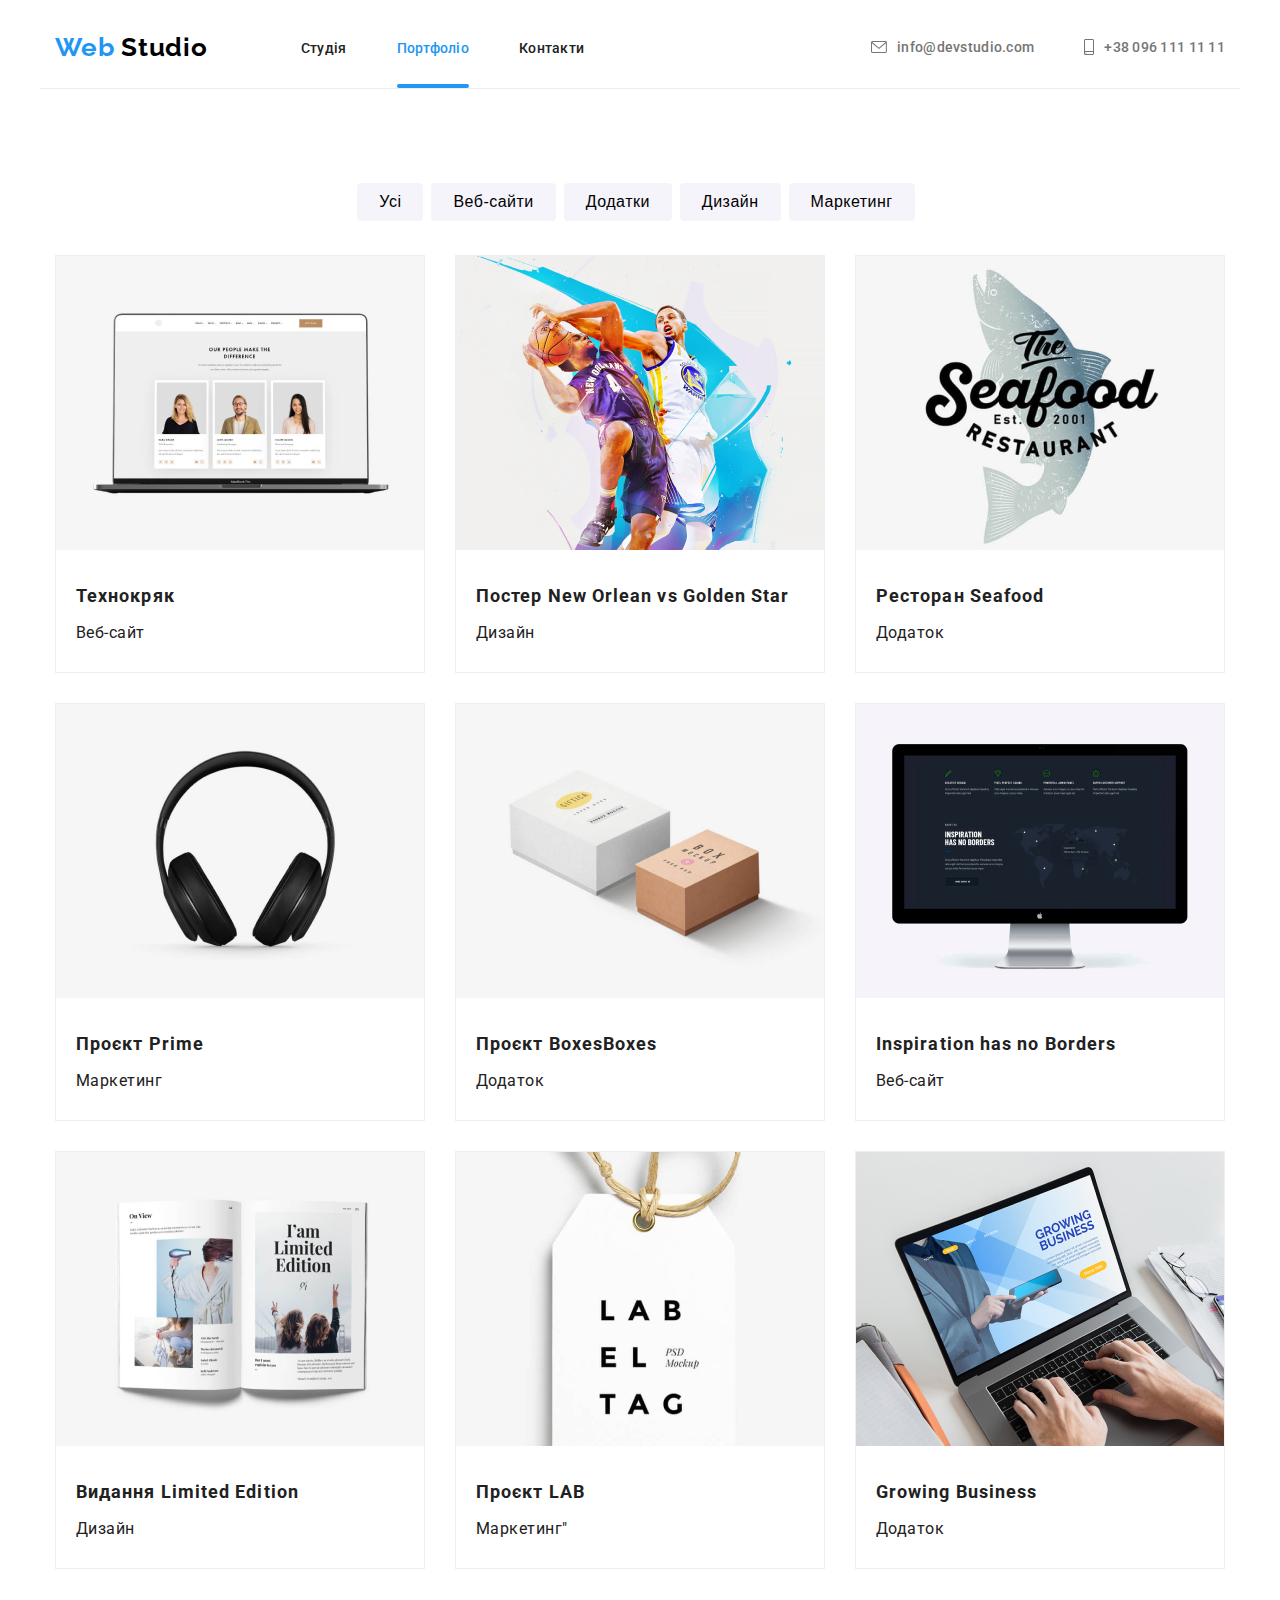
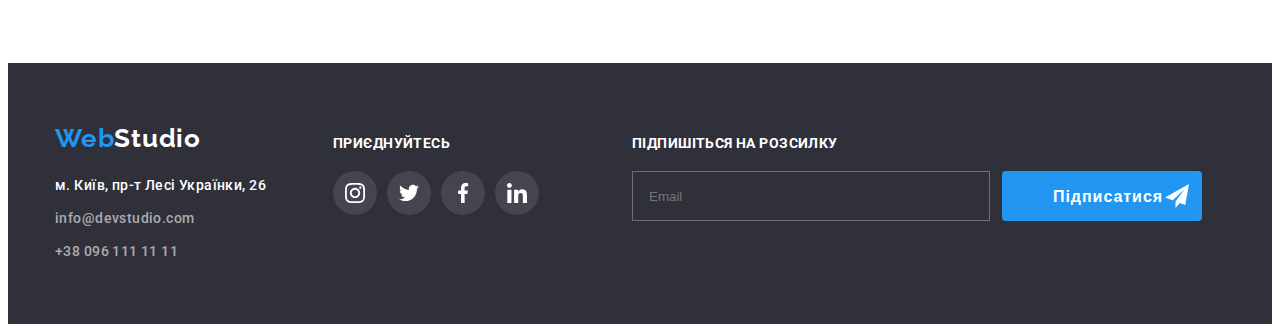
==== commit dd7dc673: "For control" ====
--- a/portfolio.html
+++ b/portfolio.html
@@ -9,7 +9,8 @@
     <link rel="preconnect" href="https://fonts.gstatic.com" crossorigin>
     <link href="https://fonts.googleapis.com/css2?family=Raleway:wght@700&family=Roboto:wght@400;500;700;900&display=swap" rel="stylesheet">      
     <link rel="stylesheet" href="https://cdnjs.cloudflare.com/ajax/libs/modern-normalize/1.1.0/modern-normalize.min.css" integrity="sha512-wpPYUAdjBVSE4KJnH1VR1HeZfpl1ub8YT/NKx4PuQ5NmX2tKuGu6U/JRp5y+Y8XG2tV+wKQpNHVUX03MfMFn9Q==" crossorigin="anonymous" referrerpolicy="no-referrer" />
-    <link rel="stylesheet" href="./css/styles.css">
+    <!-- <link rel="stylesheet" href="./css/styles.css"> -->
+    <link rel="stylesheet" href="./css/portfolio.css">
 </head>
 <body>
     <header>        
--- a/css/styles.css
+++ b/css/styles.css
@@ -399,9 +399,6 @@
     margin-bottom: 30px;
     background: var(--bg-icon-features); 
 }
-.team__list{ 
-    display: flex;  
-} 
 .features__list,.our-activities__list,.team__list{
     list-style-type: none;
     display: flex;
@@ -483,6 +480,9 @@
 .team{ 
     background-color: var(--bg-team);
 }
+.team__list{ 
+    display: flex;  
+} 
 .team__item{
    background-color: var(--accent-text-color1);  
    box-shadow:  0px 1px 3px rgba(0, 0, 0, 0.12), 
@@ -556,8 +556,11 @@
     
     transition:  translate 250ms cubic-bezier(0.4, 0, 0.2, 
     1),
-    opacity 250ms cubic-bezier(0.4, 0, 0.2, 1);       
- 
+    opacity 250ms cubic-bezier(0.4, 0, 0.2, 1);  
+}
+.backdrop.is-hidden{
+    opacity: 0;   
+    pointer-events: none; 
 }
 .modal{    
     position: absolute;  
@@ -594,10 +597,6 @@
     background-repeat: no-repeat;      
     background-position: center;                
 }  
-.backdrop.is-hidden{
-    opacity: 0;   
-    pointer-events: none; 
-}
 .form-order{  
     padding: 40px;
 }
@@ -626,10 +625,10 @@
     text-align: left;
     color: rgba(117, 117, 117, 1);   
 }
-.form-container{
-    position: relative; 
-    display: flex; 
-}
+/* .form-container{ */
+/*     position: relative;  */
+/*     display: flex;  */
+/* } */
 .form-order__input{ 
     /* position: relative;   */
     display: block; 
@@ -700,8 +699,7 @@
     position:absolute;   
     top: 30px; 
     left: 12px; 
-    color: var(--primary-text-color);
-      
+    color: var(--primary-text-color);      
 }
 .icon-check{
     position: absolute;
@@ -729,11 +727,6 @@
 .form-order__input:focus + .icon-input{
     color: var(--accent-text-color2); 
 }
-.form-order__checkbox:checked + .icon-check{  
-   /* background-color: var(--accent-text-color2);  */
-    fill: var(--accent-text-color1);
-   /* opacity: 1; */ 
-}
 
 /* !!!!!!!!!!!! PORTFOLIO.HTML !!!!!!!!!!!!!!*/
 /* main (portfolio)*/
@@ -743,10 +736,34 @@
 .project-filter{    
     display: flex; 
     justify-content: center;  
-
-     margin-bottom: 34px; 
-
-   text-decoration: none;
+    margin-bottom: 34px; 
+    text-decoration: none;
+}
+.button{ 
+    display: flex;        
+    padding: 6px 22px;
+    margin-right: 8px; 
+
+    background-color: var(--bg-btn);
+    border: none;
+    border-radius: 4px;
+    cursor: pointer;   
+    font-size: 16px;
+    font-weight: 500;
+    line-height: 1.625;
+    letter-spacing: 0.03em; 
+    justify-content: center;
+    transition: color 250ms cubic-bezier(0.4, 0, 0.2, 1),
+    background-color 250ms cubic-bezier(0.4, 0, 0.2, 1),
+    box-shadow 250ms cubic-bezier(0.4, 0, 0.2, 1);            
+}
+.button:hover,
+.button:focus{
+    color: var(--accent-text-color1); 
+    background-color: var(--accent-text-color2);
+    box-shadow: 0px 3px 1px rgba(0, 0, 0, 0.1), 
+    0px 1px 2px rgba(0, 0, 0, 0.08), 
+    0px 2px 2px rgba(0, 0, 0, 0.12);   
 }
 .project-types{
     display: flex;
@@ -759,8 +776,7 @@
 .project-types__item{     
     max-width: 370px;    
 
-    border: 1px solid var(--project-card-border);
-   /*  overflow: hidden;  */
+    border: 1px solid var(--project-card-border); 
     transition: box-shadow 250ms cubic-bezier(0.4, 0, 0.2, 1);  
 }
 .project-types__item:hover{ 
@@ -810,36 +826,6 @@
     text-align: left; 
     color: var(--accent-text-color1);   
 }
-.button{ 
-    display: flex;        
-    padding: 6px 22px;
-    margin-right: 8px; 
-
-    background-color: var(--bg-btn);
-    border: none;
-    border-radius: 4px;
-    cursor: pointer;   
-    font-size: 16px;
-    font-weight: 500;
-    line-height: 1.625;
-    letter-spacing: 0.03em; 
-    justify-content: center;
-    transition: color 250ms cubic-bezier(0.4, 0, 0.2, 1),
-    background-color 250ms cubic-bezier(0.4, 0, 0.2, 1),
-    box-shadow 250ms cubic-bezier(0.4, 0, 0.2, 1);  
-          
-}
-/* button.spec{  */
-/*     width: 120px;  */       
-/* } */
-.button:hover,
-.button:focus{
-    color: var(--accent-text-color1); 
-    background-color: var(--accent-text-color2);
-    box-shadow: 0px 3px 1px rgba(0, 0, 0, 0.1), 
-    0px 1px 2px rgba(0, 0, 0, 0.08), 
-    0px 2px 2px rgba(0, 0, 0, 0.12);   
-}
 .project-types__name{   
     font-size: 18px;
     font-weight: 700;
@@ -848,9 +834,6 @@
     margin-bottom: 4px;    
 }
 .project-types__type{ 
-   /*  margin: 0; */
-   /*  margin-bottom: 20px; */
-
     font-size: 16px;
     font-weight: 400;
     line-height: 1.88;
--- a/css/portfolio.css
+++ b/css/portfolio.css
@@ -0,0 +1,472 @@
+:root {
+  --primary-text-color: #212121;
+  --secondary-text-color: #757575;
+  --accent-text-color1: #ffffff;
+  --accent-text-color2: #2196F3;
+  --bg-color: #2F303A;
+  --contact-color-footer: rgba(255,255,255,0.6);
+  --logo-color-text: #000000;
+  --logo-border: #ECECEC;
+  --project-card-border: #EEEEEE;
+  --bg-btn: #F5F4FA;
+  --bg-team: #F5F4FA;
+  --bg-icon-features: #F5F4FA;
+}
+
+html {
+  box-sizing: border-box;
+}
+
+*,
+*::before,
+*::after {
+  box-sizing: inherit;
+}
+
+h1,
+h2,
+h3,
+p,
+ul,
+li {
+  padding: 0;
+  margin: 0;
+}
+
+ul {
+  list-style-type: none;
+}
+
+svg {
+  fill: currentColor;
+}
+
+body {
+  font-family: Roboto, sans-serif;
+}
+
+.contacts__link, .nav__link, .logo {
+  text-decoration: none;
+}
+
+.projects {
+  padding-top: 94px;
+  padding-bottom: 94px;
+}
+
+.icon {
+  object-fit: cover;
+  object-position: center;
+  transition: fill 250ms cubic-bezier(0.4, 0, 0.2, 1);
+}
+
+.icon--footer {
+  fill: var(--accent-text-color1);
+}
+
+.icon--client,
+.icon--team {
+  fill: #afb1b8;
+}
+
+.container {
+  max-width: 1200px;
+  padding-left: 15px;
+  padding-right: 15px;
+  margin-left: auto;
+  margin-right: auto;
+}
+.container--footer {
+  display: flex;
+}
+
+.container--header {
+  /* position: relative;   */
+  display: flex;
+  padding-top: 24px;
+  padding-bottom: 25px;
+  align-items: center;
+  justify-content: center;
+  border-bottom: 1px solid var(--logo-border);
+}
+
+.logo {
+  margin-right: 93px;
+  color: var(--logo-color-text);
+  font-family: Raleway, sans-serif;
+  font-style: 400;
+  font-weight: 700;
+  font-size: 26px;
+  line-height: 1.19;
+  letter-spacing: 0.03em;
+}
+
+.logo__accent {
+  color: var(--accent-text-color2);
+}
+
+.logo--color {
+  display: inline-block;
+  margin-bottom: 20px;
+  color: var(--accent-text-color1);
+}
+
+.nav__list {
+  display: flex;
+  /* position: absolute;       */
+}
+
+.nav__item:not(:last-child) {
+  margin-right: 50px;
+}
+
+.nav__link {
+  color: var(--primary-text-color);
+  font-size: 14px;
+  font-weight: 500;
+  line-height: 1.14;
+  letter-spacing: 0.02em;
+  text-align: left;
+  transition: color 250ms cubic-bezier(0.4, 0, 0.2, 1);
+}
+.nav__link:hover, .nav__link:focus {
+  color: var(--accent-text-color2);
+}
+
+.nav--current {
+  position: relative;
+  color: var(--accent-text-color2);
+}
+.nav--current::after {
+  content: "";
+  position: absolute;
+  top: 100%;
+  left: 0;
+  width: 100%;
+  height: 4px;
+  margin-top: 28px;
+  border-radius: 2px;
+  background-color: var(--accent-text-color2);
+}
+
+.contacts {
+  display: flex;
+  margin-left: auto;
+}
+
+.contacts__icon-container {
+  display: flex;
+  gap: 10px;
+  align-items: center;
+  justify-content: center;
+}
+
+.contacts__link {
+  color: var(--secondary-text-color);
+  font-size: 14px;
+  font-weight: 500;
+  line-height: 1.71;
+  letter-spacing: 0.02em;
+  text-align: left;
+  transition: color 250ms cubic-bezier(0.4, 0, 0.2, 1);
+}
+.contacts__link:not(:last-child) {
+  margin-right: 50px;
+}
+.contacts__link:hover, .contacts__link:focus {
+  color: var(--accent-text-color2);
+}
+
+.project-filter {
+  list-style-type: none;
+}
+
+.project-filter {
+  display: flex;
+  justify-content: center;
+  margin-bottom: 34px;
+  text-decoration: none;
+}
+
+.button {
+  display: flex;
+  padding: 6px 22px;
+  margin-right: 8px;
+  background-color: var(--bg-btn);
+  border: none;
+  border-radius: 4px;
+  cursor: pointer;
+  font-size: 16px;
+  font-weight: 500;
+  line-height: 1.625;
+  letter-spacing: 0.03em;
+  justify-content: center;
+  transition: color 250ms cubic-bezier(0.4, 0, 0.2, 1), background-color 250ms cubic-bezier(0.4, 0, 0.2, 1), box-shadow 250ms cubic-bezier(0.4, 0, 0.2, 1);
+}
+.button:hover, .button:focus {
+  color: var(--accent-text-color1);
+  background-color: var(--accent-text-color2);
+  box-shadow: 0px 3px 1px rgba(0, 0, 0, 0.1), 0px 1px 2px rgba(0, 0, 0, 0.08), 0px 2px 2px rgba(0, 0, 0, 0.12);
+}
+
+.project-types {
+  display: flex;
+  flex-wrap: wrap;
+  gap: 30px 30px;
+  list-style-type: none;
+}
+
+.project-types__description {
+  padding: 24px 20px;
+}
+
+.project-types__item {
+  max-width: 370px;
+  border: 1px solid var(--project-card-border);
+  transition: box-shadow 250ms cubic-bezier(0.4, 0, 0.2, 1);
+}
+
+.project-types__item:hover {
+  box-shadow: 0px 1px 1px rgba(0, 0, 0, 0.12), 0px 4px 4px rgba(0, 0, 0, 0.06), 1px 4px 6px rgba(0, 0, 0, 0.16);
+}
+
+.project-types__link {
+  display: block;
+  text-decoration: none;
+  color: var(--primary-text-color);
+}
+.project-types__link:hover .project-types__overlay, .project-types__link:focus .project-types__overlay {
+  top: 0;
+  left: 0;
+  width: 100%;
+  height: 100%;
+  opacity: 1;
+}
+
+.project-types__container {
+  position: relative;
+  overflow: hidden;
+}
+
+.project-types__overlay {
+  position: absolute;
+  padding: 63px 24px;
+  top: 100%;
+  left: 0;
+  width: 100%;
+  height: 100%;
+  transition: top 250ms cubic-bezier(0.4, 0, 0.2, 1), opacity 250ms cubic-bezier(0.4, 0, 0.2, 1);
+  background: rgba(33, 150, 243, 0.9);
+  opacity: 0;
+}
+
+.project-types__text-overlay {
+  font-size: 18px;
+  line-height: 1.55;
+  letter-spacing: 0.03em;
+  text-align: left;
+  color: var(--accent-text-color1);
+}
+
+.project-types__name {
+  font-size: 18px;
+  font-weight: 700;
+  line-height: 2;
+  letter-spacing: 0.06em;
+  margin-bottom: 4px;
+}
+
+.project-types__type {
+  font-size: 16px;
+  font-weight: 400;
+  line-height: 1.88;
+  letter-spacing: 0.03em;
+}
+
+.social-links {
+  display: flex;
+  gap: 10px;
+  align-items: center;
+  justify-content: center;
+  flex-wrap: wrap;
+  margin: 30px 32px;
+}
+
+.social-links--footer {
+  justify-content: start;
+  margin: 20px 0 0 0;
+}
+
+.social-links__icon-container {
+  width: 44px;
+  height: 44px;
+  border-radius: 50%;
+}
+
+.social-links__link {
+  display: flex;
+  align-items: center;
+  justify-content: center;
+  width: 44px;
+  height: 44px;
+  border-radius: 50%;
+  color: #afb1b8;
+  background-color: var(--accent-text-color1);
+  transition: color 250ms cubic-bezier(0.4, 0, 0.2, 1), background-color 250ms cubic-bezier(0.4, 0, 0.2, 1);
+}
+.social-links__link:hover, .social-links__link:focus {
+  background-color: var(--accent-text-color2);
+}
+.social-links__link:hover svg, .social-links__link:focus svg {
+  color: var(--accent-text-color1);
+  fill: currentColor;
+}
+
+.social-links__link--footer {
+  background-color: rgba(255, 255, 255, 0.1);
+}
+
+.social-links-container {
+  display: block;
+  margin-left: 70px;
+}
+
+.social-links-container__text {
+  margin-top: 12px;
+  color: var(--accent-text-color1);
+  font-size: 14px;
+  font-weight: 700;
+  line-height: 16px;
+  letter-spacing: 0.03em;
+  text-align: left;
+}
+
+.footer {
+  background: var(--bg-color);
+  padding-top: 60px;
+  padding-bottom: 60px;
+}
+
+.form-subscription {
+  margin-left: 93px;
+}
+
+.form-subscription__fields-container {
+  display: flex;
+  gap: 12px;
+}
+
+.form-subscription__caption {
+  margin-top: 12px;
+  margin-bottom: 20px;
+  font-size: 14px;
+  font-weight: 700;
+  line-height: 1.142;
+  letter-spacing: 0.03em;
+  text-align: left;
+  text-transform: uppercase;
+  color: var(--accent-text-color1);
+}
+
+.form-subscription__input {
+  padding-left: 16px;
+  width: 358px;
+  height: 50px;
+  background-color: var(--bg-color);
+  color: rgba(255, 255, 255, 0.6);
+  border: 1px solid rgba(255, 255, 255, 0.3);
+  filter: drop-shadow(0px 4px 4px 0px rgba(0, 0, 0, 0.15));
+}
+.form-subscription__input:focus {
+  outline: 1px solid var(--accent-text-color2);
+  fill: var(--accent-text-color2);
+}
+
+.form-subscription__button-container {
+  position: relative;
+  display: flex;
+  align-items: center;
+  justify-content: center;
+  width: 200px;
+  height: 50px;
+  align-items: center;
+  color: var(--accent-text-color1);
+  background-color: var(--accent-text-color2);
+  border-radius: 4px;
+}
+
+.button-subscription {
+  display: block;
+  width: 110px;
+  height: 30px;
+  color: var(--accent-text-color1);
+  background-color: var(--accent-text-color2);
+  font-size: 16px;
+  font-weight: 700;
+  line-height: 1.88;
+  letter-spacing: 0.06em;
+  text-align: center;
+  cursor: pointer;
+  border: none;
+}
+
+.button-subscription::after {
+  position: absolute;
+  right: 13px;
+  bottom: 13px;
+  content: "";
+  width: 24px;
+  height: 24px;
+  background-image: url("../images/icon-send.svg");
+  background-position: center;
+  background-size: contain;
+  background-repeat: no-repeat;
+}
+
+.address-container {
+  display: block;
+  width: 208px;
+}
+
+.address-container__link {
+  text-decoration: none;
+  color: var(--secondary-text-color);
+  font-size: 14px;
+  font-weight: 500;
+  line-height: 1.71;
+  letter-spacing: 0.02em;
+  text-align: left;
+  transition: color 250ms cubic-bezier(0.4, 0, 0.2, 1);
+}
+.address-container__link:hover, .address-container__link:focus {
+  color: var(--accent-text-color2);
+}
+
+.address-container__list {
+  width: 231px;
+  font-style: 400;
+  font-weight: 700;
+  font-size: 14px;
+  line-height: 1.7142;
+  letter-spacing: 0.03em;
+}
+
+.address-container__item {
+  font-style: normal;
+}
+
+.address-container__item:not(:last-child) {
+  margin-bottom: 9px;
+}
+
+.address-container__link {
+  color: var(--contact-color-footer);
+  letter-spacing: 0.03em;
+}
+
+.address-container--post-address {
+  color: var(--accent-text-color1);
+}
+.address-container--post-address:hover, .address-container--post-address:focus {
+  color: var(--accent-text-color2);
+}/*# sourceMappingURL=portfolio.css.map */